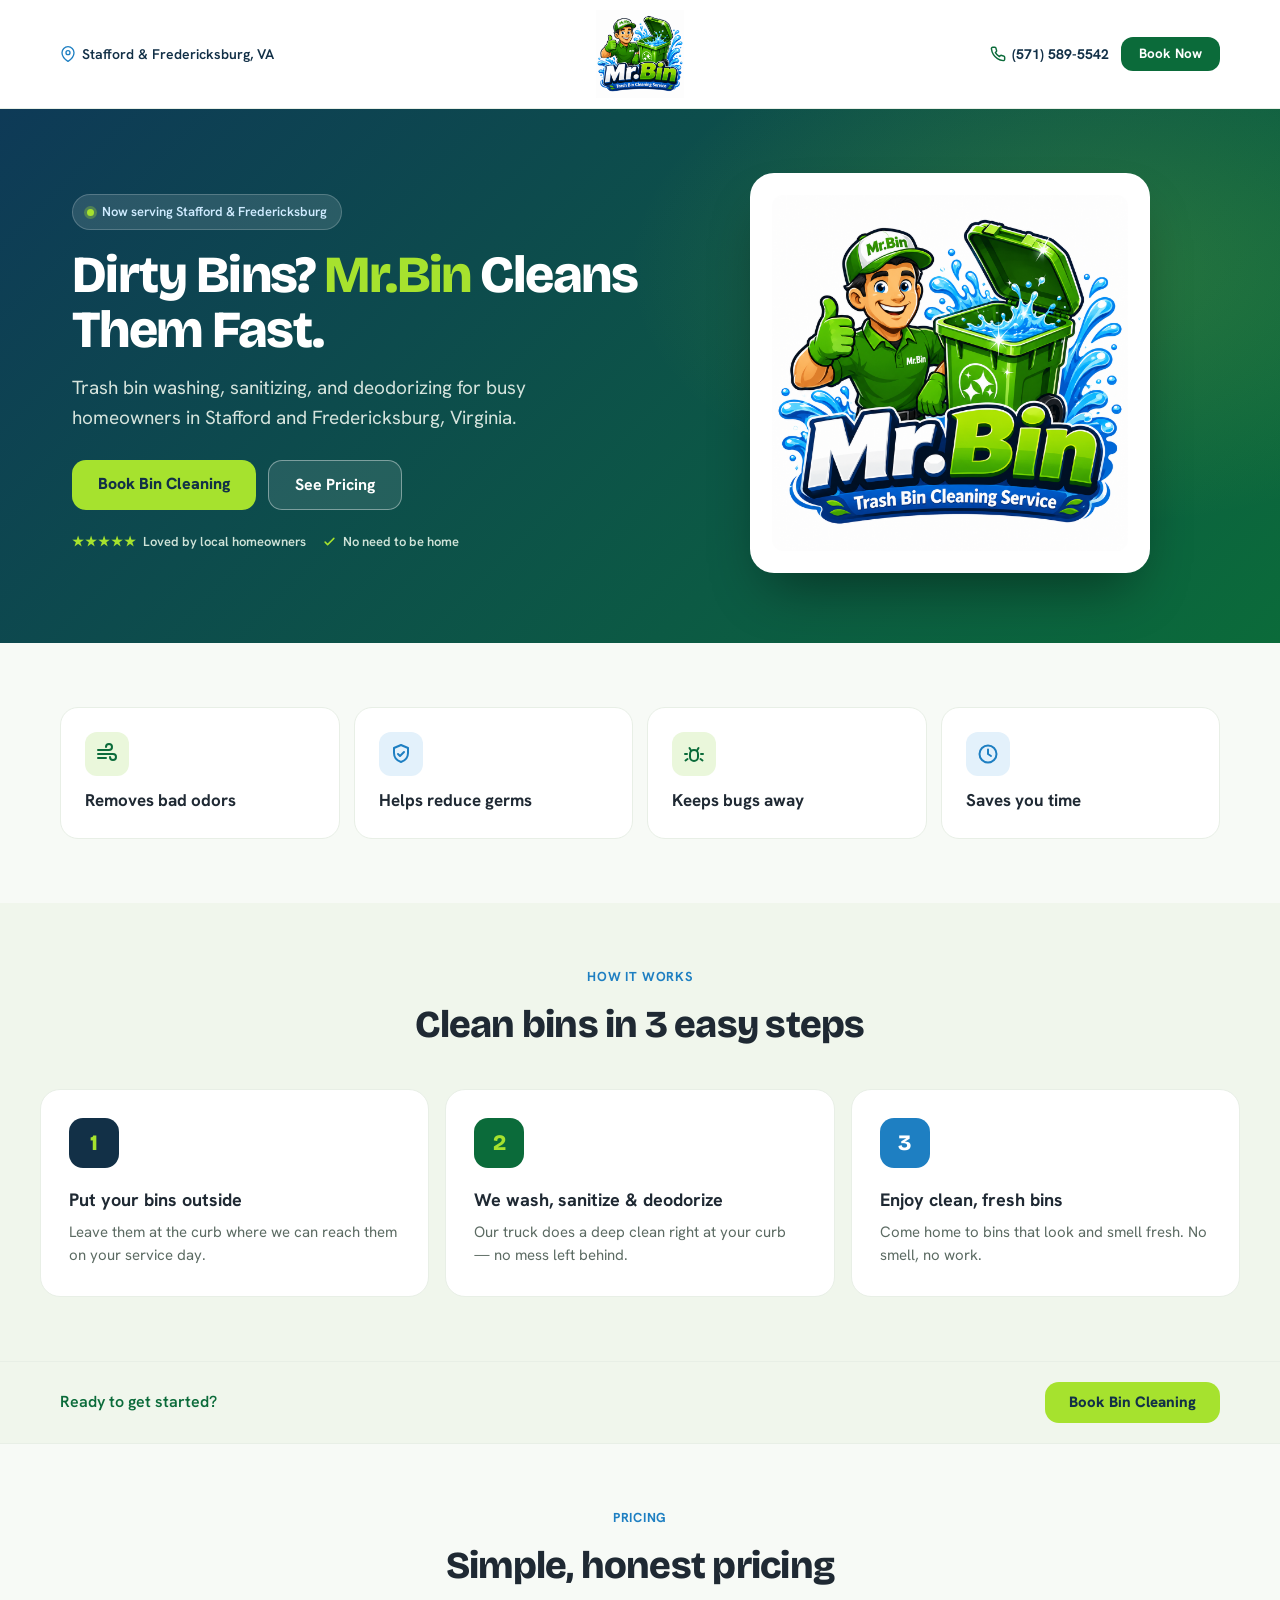
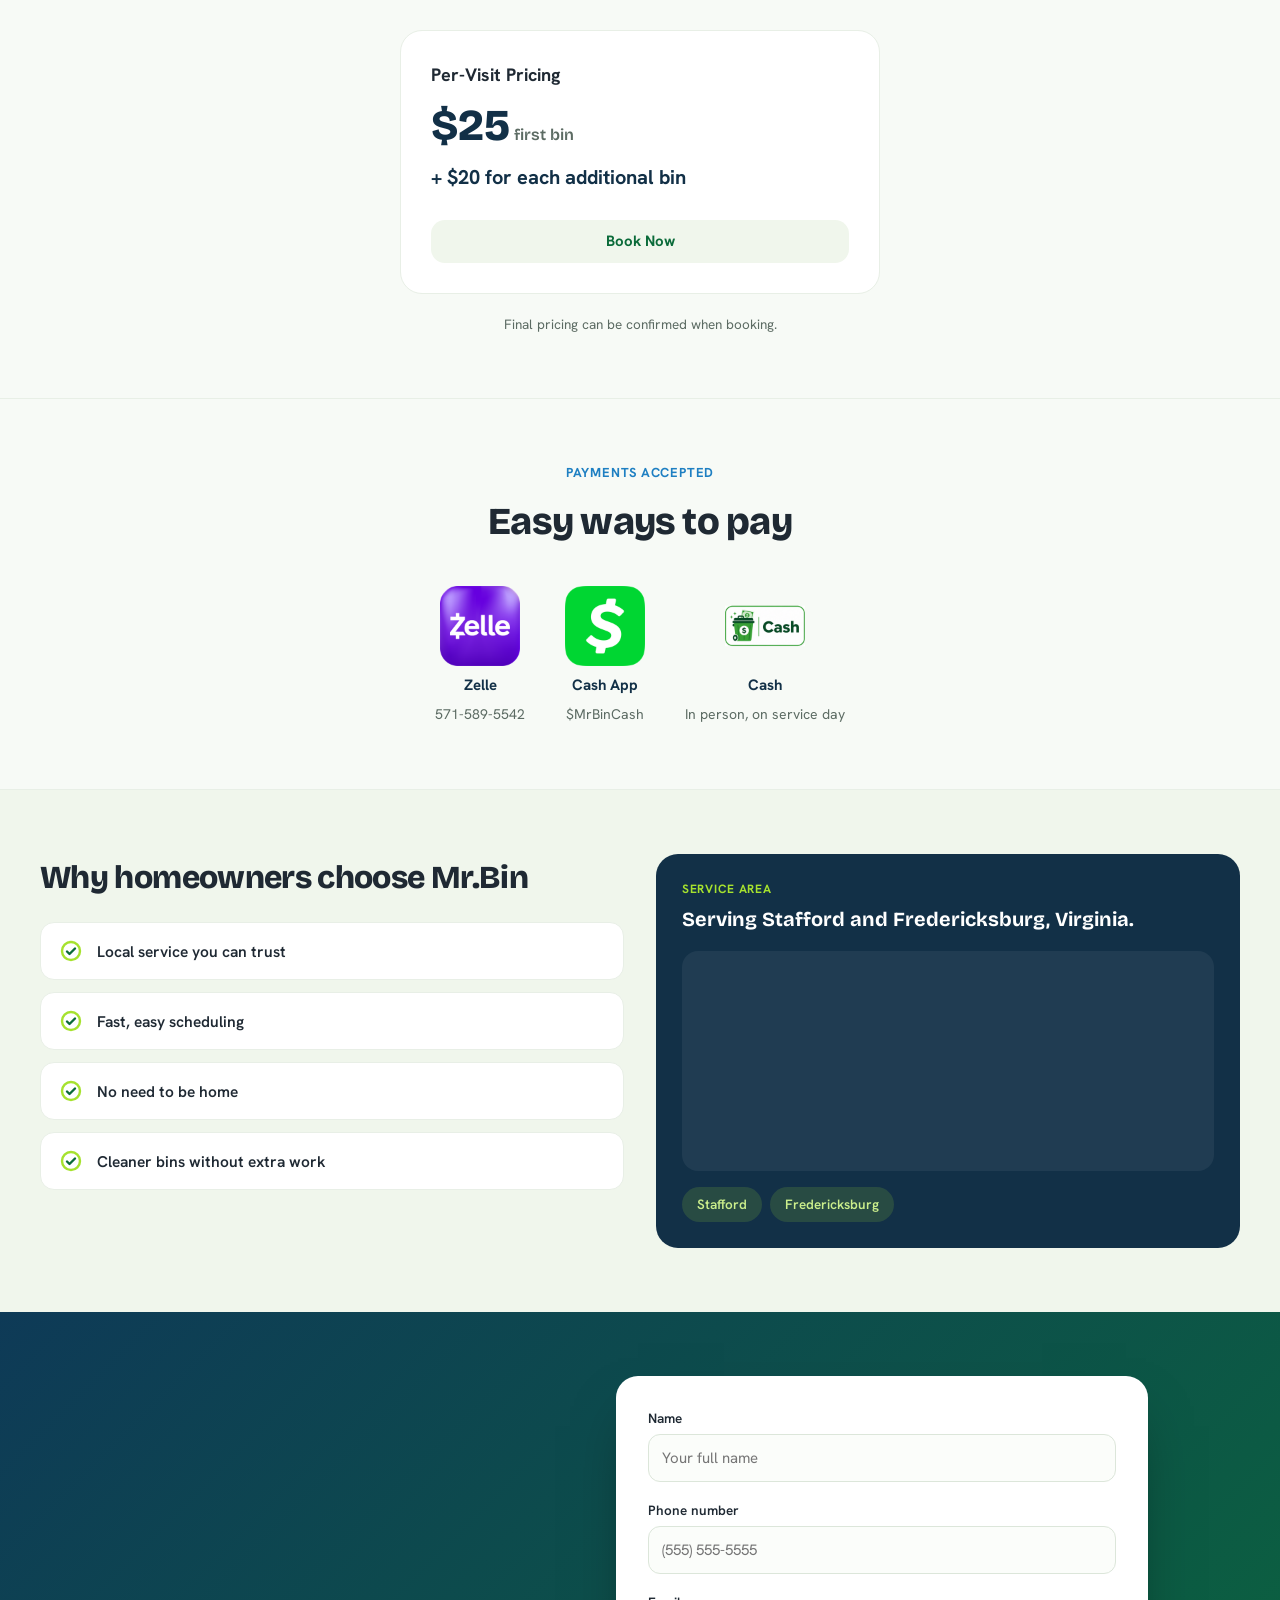
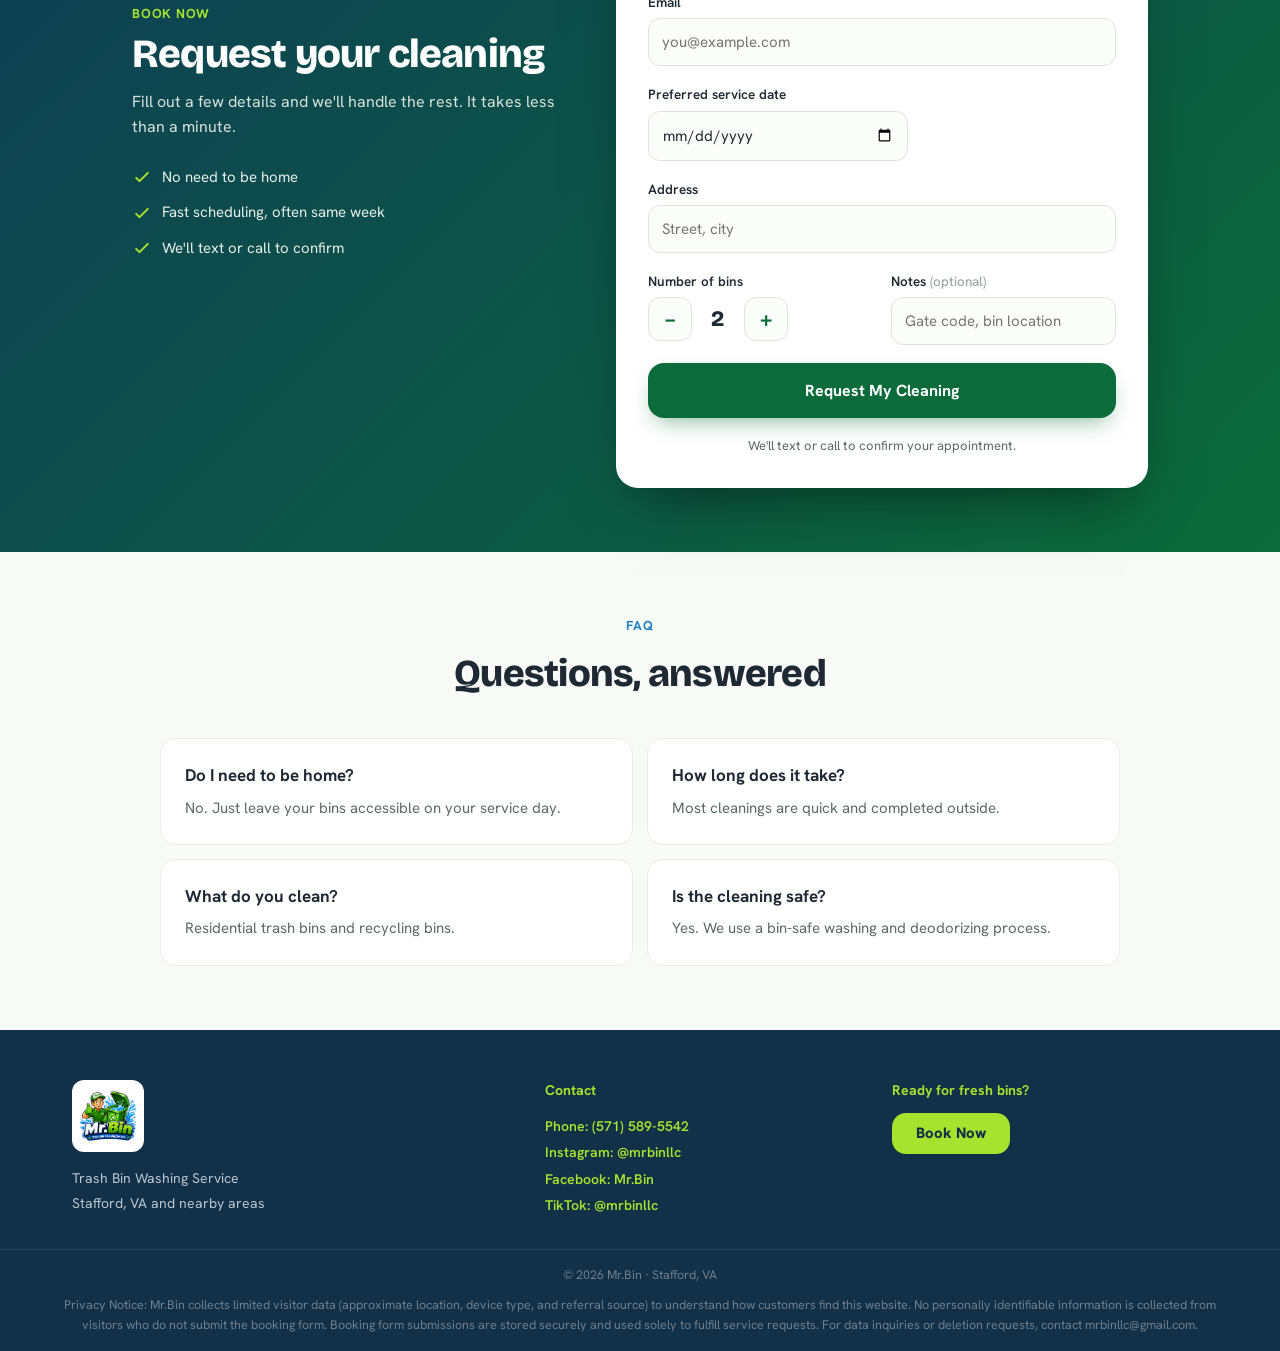
==== index.html @ 05b0f3e2 "Initial commit: Mr.Bin bin cleaning website (Cloudflare Pages + Workers + D1)" ====
<!DOCTYPE html>
<html lang="en">
<head>
  <meta charset="UTF-8">
  <meta name="viewport" content="width=device-width, initial-scale=1.0">
  <title>Mr.Bin — Trash Bin Washing Service | Stafford &amp; Fredericksburg, VA</title>
  <meta name="description" content="Professional trash bin washing, sanitizing, and deodorizing for busy homeowners in Stafford and Fredericksburg, Virginia. Book online today.">

  <script type="application/ld+json">
  {
    "@context": "https://schema.org",
    "@type": "LocalBusiness",
    "name": "Mr.Bin",
    "description": "Residential trash bin washing, sanitizing, and deodorizing services",
    "url": "https://MrBinusa.com",
    "telephone": "(571) 589-5542",
    "address": {
      "@type": "PostalAddress",
      "addressLocality": "Stafford",
      "addressRegion": "VA",
      "postalCode": "22554",
      "addressCountry": "US"
    },
    "areaServed": [
      { "@type": "City", "name": "Stafford", "addressRegion": "VA" },
      { "@type": "City", "name": "Fredericksburg", "addressRegion": "VA" }
    ],
    "serviceType": "Trash Bin Washing",
    "sameAs": [
      "https://www.instagram.com/mrbinllc/",
      "https://www.facebook.com/profile.php?id=61591574605342",
      "https://www.tiktok.com/@mrbinllc"
    ]
  }
  </script>

<link rel="preconnect" href="https://fonts.googleapis.com">
  <link rel="preconnect" href="https://fonts.gstatic.com" crossorigin>
  <link href="https://fonts.googleapis.com/css2?family=Bricolage+Grotesque:opsz,wght@12..96,500;12..96,600;12..96,700;12..96,800&family=Hanken+Grotesk:wght@400;500;600;700&display=swap" rel="stylesheet">
  <link rel="stylesheet" href="style.css">
  <link rel="icon" type="image/x-icon" href="/favicon.ico">
  <link rel="icon" type="image/png" sizes="192x192" href="/favicon-192.png">
  <link rel="apple-touch-icon" sizes="180x180" href="/apple-touch-icon.png">
</head>
<body>

  <!-- HEADER -->
  <header class="header" role="banner">
    <div class="header-inner">
      <div class="header-location">
        <svg viewBox="0 0 24 24" width="16" height="16" fill="none" stroke="#1E7FC2" stroke-width="2" stroke-linecap="round" stroke-linejoin="round" aria-hidden="true"><path d="M21 10c0 7-9 13-9 13s-9-6-9-13a9 9 0 0 1 18 0z"/><circle cx="12" cy="10" r="3"/></svg>
        Stafford &amp; Fredericksburg, VA
      </div>
      <a href="#top" class="header-logo-link" aria-label="Mr.Bin home">
        <img src="mrbin-logo.png" alt="Mr.Bin" class="header-logo">
      </a>
      <div class="header-actions">
        <a href="tel:+15715895542" class="header-phone" aria-label="Call us">
          <svg viewBox="0 0 24 24" width="16" height="16" fill="none" stroke="#0B6B3A" stroke-width="2.2" stroke-linecap="round" stroke-linejoin="round" aria-hidden="true"><path d="M22 16.92v3a2 2 0 0 1-2.18 2 19.79 19.79 0 0 1-8.63-3.07 19.5 19.5 0 0 1-6-6 19.79 19.79 0 0 1-3.07-8.67A2 2 0 0 1 4.11 2h3a2 2 0 0 1 2 1.72c.13.96.36 1.9.7 2.81a2 2 0 0 1-.45 2.11L8.09 9.91a16 16 0 0 0 6 6l1.27-1.27a2 2 0 0 1 2.11-.45c.91.34 1.85.57 2.81.7A2 2 0 0 1 22 16.92z"/></svg>
          <span class="header-phone-text">(571) 589-5542</span>
        </a>
        <a href="#book" class="btn btn-green btn-sm">Book Now</a>
      </div>
    </div>
  </header>

  <!-- HERO -->
  <section id="top" class="hero" aria-label="Hero">
    <div class="hero-glow" aria-hidden="true"></div>
    <div class="hero-inner">
      <div class="hero-text">
        <div class="eyebrow-badge">
          <span class="badge-dot" aria-hidden="true"></span>
          Now serving Stafford &amp; Fredericksburg
        </div>
        <h1 class="hero-headline">Dirty Bins? <span class="text-lime">Mr.Bin</span> Cleans Them Fast.</h1>
        <p class="hero-sub">Trash bin washing, sanitizing, and deodorizing for busy homeowners in Stafford and Fredericksburg, Virginia.</p>
        <div class="hero-btns">
          <a href="#book" class="btn btn-lime btn-lg">Book Bin Cleaning</a>
          <a href="#pricing" class="btn btn-ghost btn-lg">See Pricing</a>
        </div>
        <div class="hero-trust">
          <span><span class="stars" aria-label="5 stars">★★★★★</span> Loved by local homeowners</span>
          <span>
            <svg viewBox="0 0 24 24" width="15" height="15" fill="none" stroke="#A6E22E" stroke-width="2.4" stroke-linecap="round" stroke-linejoin="round" aria-hidden="true"><path d="M5 13l4 4L19 7"/></svg>
            No need to be home
          </span>
        </div>
      </div>
      <div class="hero-visual">
        <div class="hero-card">
          <img src="mrbin-logo.png" alt="Mr.Bin mascot with sparkling clean bin" class="hero-img">
        </div>
      </div>
    </div>
  </section>

  <!-- BENEFIT BAR -->
  <section class="section-pad" aria-label="Key benefits">
    <div class="container">
      <div class="benefit-grid">
        <div class="benefit-card">
          <div class="benefit-icon icon-green">
            <svg viewBox="0 0 24 24" width="24" height="24" fill="none" stroke="#0B6B3A" stroke-width="2" stroke-linecap="round" aria-hidden="true"><path d="M3 8h11a3 3 0 1 0-3-3"/><path d="M3 12h15a3 3 0 1 1-3 3"/><path d="M3 16h8"/></svg>
          </div>
          <span class="benefit-label">Removes bad odors</span>
        </div>
        <div class="benefit-card">
          <div class="benefit-icon icon-blue">
            <svg viewBox="0 0 24 24" width="24" height="24" fill="none" stroke="#1E7FC2" stroke-width="2" stroke-linecap="round" stroke-linejoin="round" aria-hidden="true"><path d="M12 3l7 3v5c0 4.4-3 7.6-7 9-4-1.4-7-4.6-7-9V6z"/><path d="M9 12l2 2 4-4"/></svg>
          </div>
          <span class="benefit-label">Helps reduce germs</span>
        </div>
        <div class="benefit-card">
          <div class="benefit-icon icon-green">
            <svg viewBox="0 0 24 24" width="24" height="24" fill="none" stroke="#0B6B3A" stroke-width="2" stroke-linecap="round" stroke-linejoin="round" aria-hidden="true"><path d="M12 8a4 4 0 0 1 4 4v3a4 4 0 0 1-8 0v-3a4 4 0 0 1 4-4z"/><path d="M9 8.5L7.5 6M15 8.5L16.5 6M5 12H3M21 12h-2M5.5 17l-2 1.5M18.5 17l2 1.5"/></svg>
          </div>
          <span class="benefit-label">Keeps bugs away</span>
        </div>
        <div class="benefit-card">
          <div class="benefit-icon icon-blue">
            <svg viewBox="0 0 24 24" width="24" height="24" fill="none" stroke="#1E7FC2" stroke-width="2" stroke-linecap="round" stroke-linejoin="round" aria-hidden="true"><circle cx="12" cy="12" r="8.5"/><path d="M12 7.5V12l3 2"/></svg>
          </div>
          <span class="benefit-label">Saves you time</span>
        </div>
      </div>
    </div>
  </section>

  <!-- HOW IT WORKS -->
  <section class="section-alt">
    <div class="container section-pad">
      <div class="section-hd">
        <div class="section-label">How it works</div>
        <h2 class="section-title">Clean bins in 3 easy steps</h2>
      </div>
      <div class="steps-grid">
        <div class="step-card">
          <div class="step-num step-navy">1</div>
          <div class="step-title">Put your bins outside</div>
          <p class="step-desc">Leave them at the curb where we can reach them on your service day.</p>
        </div>
        <div class="step-card">
          <div class="step-num step-green">2</div>
          <div class="step-title">We wash, sanitize &amp; deodorize</div>
          <p class="step-desc">Our truck does a deep clean right at your curb — no mess left behind.</p>
        </div>
        <div class="step-card">
          <div class="step-num step-blue">3</div>
          <div class="step-title">Enjoy clean, fresh bins</div>
          <p class="step-desc">Come home to bins that look and smell fresh. No smell, no work.</p>
        </div>
      </div>
    </div>
  </section>

  <!-- CTA REPEAT STRIP -->
  <div class="cta-strip" role="complementary" aria-label="Booking call to action">
    <div class="container cta-strip-inner">
      <span>Ready to get started?</span>
      <a href="#book" class="btn btn-lime btn-md">Book Bin Cleaning</a>
    </div>
  </div>

  <!-- PRICING -->
  <section id="pricing" class="section-pad" aria-labelledby="pricing-title">
    <div class="container">
      <div class="section-hd">
        <div class="section-label">Pricing</div>
        <h2 class="section-title" id="pricing-title">Simple, honest pricing</h2>
      </div>
      <div class="pricing-grid">
        <div class="pricing-card">
          <div class="pricing-name">Per-Visit Pricing</div>
          <div class="pricing-price">$25<span class="pricing-unit"> first bin</span></div>
          <div class="pricing-additional">+ $20 for each additional bin</div>
          <a href="#book" class="btn btn-price-light">Book Now</a>
        </div>
      </div>
      <p class="pricing-note">Final pricing can be confirmed when booking.</p>
    </div>
  </section>

  <!-- PAYMENTS ACCEPTED -->
  <section class="section-pad pay-band" aria-labelledby="pay-title">
    <div class="container">
      <div class="section-hd">
        <div class="section-label">Payments Accepted</div>
        <h2 class="section-title" id="pay-title">Easy ways to pay</h2>
      </div>
      <div class="pay-methods">
        <div class="pay-item">
          <img src="logo/pay-zelle.png" alt="Pay with Zelle" class="pay-logo">
          <span class="pay-name">Zelle</span>
          <span class="pay-detail">571-589-5542</span>
        </div>
        <div class="pay-item">
          <img src="logo/pay-cashapp.png" alt="Pay with Cash App" class="pay-logo">
          <span class="pay-name">Cash App</span>
          <span class="pay-detail">$MrBinCash</span>
        </div>
        <div class="pay-item">
          <img src="logo/pay-cash.png" alt="Pay with cash" class="pay-logo">
          <span class="pay-name">Cash</span>
          <span class="pay-detail">In person, on service day</span>
        </div>
      </div>
    </div>
  </section>

  <!-- WHY CHOOSE + SERVICE AREA -->
  <section class="section-alt" aria-label="Why choose Mr.Bin and service area">
    <div class="container section-pad why-area-grid">
      <div class="why-col">
        <h2 class="why-title">Why homeowners choose Mr.Bin</h2>
        <div class="why-list">
          <div class="why-item">
            <svg viewBox="0 0 24 24" width="24" height="24" fill="none" stroke="#0B6B3A" stroke-width="2.4" stroke-linecap="round" stroke-linejoin="round" aria-hidden="true"><circle cx="12" cy="12" r="9" stroke="#A6E22E"/><path d="M8 12.5l2.5 2.5L16 9.5"/></svg>
            <span>Local service you can trust</span>
          </div>
          <div class="why-item">
            <svg viewBox="0 0 24 24" width="24" height="24" fill="none" stroke="#0B6B3A" stroke-width="2.4" stroke-linecap="round" stroke-linejoin="round" aria-hidden="true"><circle cx="12" cy="12" r="9" stroke="#A6E22E"/><path d="M8 12.5l2.5 2.5L16 9.5"/></svg>
            <span>Fast, easy scheduling</span>
          </div>
          <div class="why-item">
            <svg viewBox="0 0 24 24" width="24" height="24" fill="none" stroke="#0B6B3A" stroke-width="2.4" stroke-linecap="round" stroke-linejoin="round" aria-hidden="true"><circle cx="12" cy="12" r="9" stroke="#A6E22E"/><path d="M8 12.5l2.5 2.5L16 9.5"/></svg>
            <span>No need to be home</span>
          </div>
          <div class="why-item">
            <svg viewBox="0 0 24 24" width="24" height="24" fill="none" stroke="#0B6B3A" stroke-width="2.4" stroke-linecap="round" stroke-linejoin="round" aria-hidden="true"><circle cx="12" cy="12" r="9" stroke="#A6E22E"/><path d="M8 12.5l2.5 2.5L16 9.5"/></svg>
            <span>Cleaner bins without extra work</span>
          </div>
        </div>
      </div>
      <div class="service-area-card">
        <div class="sa-label">Service area</div>
        <div class="sa-title">Serving Stafford and Fredericksburg, Virginia.</div>
        <div id="serviceMap" class="service-map-container" role="region" aria-label="Service area map — Stafford and Fredericksburg, Virginia"></div>
        <div class="area-badges">
          <span class="area-badge">Stafford</span>
          <span class="area-badge">Fredericksburg</span>
        </div>
      </div>
    </div>
  </section>

  <!-- BOOKING FORM -->
  <section id="book" class="booking-section" aria-labelledby="booking-title">
    <div class="booking-inner">
      <div class="booking-pitch">
        <div class="booking-eyebrow">Book now</div>
        <h2 class="booking-title" id="booking-title">Request your cleaning</h2>
        <p class="booking-sub">Fill out a few details and we'll handle the rest. It takes less than a minute.</p>
        <div class="booking-checks">
          <div class="booking-check">
            <svg viewBox="0 0 24 24" width="20" height="20" fill="none" stroke="#A6E22E" stroke-width="2.4" stroke-linecap="round" stroke-linejoin="round" aria-hidden="true"><path d="M5 13l4 4L19 7"/></svg>
            No need to be home
          </div>
          <div class="booking-check">
            <svg viewBox="0 0 24 24" width="20" height="20" fill="none" stroke="#A6E22E" stroke-width="2.4" stroke-linecap="round" stroke-linejoin="round" aria-hidden="true"><path d="M5 13l4 4L19 7"/></svg>
            Fast scheduling, often same week
          </div>
          <div class="booking-check">
            <svg viewBox="0 0 24 24" width="20" height="20" fill="none" stroke="#A6E22E" stroke-width="2.4" stroke-linecap="round" stroke-linejoin="round" aria-hidden="true"><path d="M5 13l4 4L19 7"/></svg>
            We'll text or call to confirm
          </div>
        </div>
      </div>

      <div class="booking-form-wrap">
        <form id="bookingForm" class="booking-form" novalidate aria-label="Book a bin cleaning">
<label class="field field-full">
            <span class="field-label">Name</span>
            <input type="text" name="name" required placeholder="Your full name" class="field-input" autocomplete="name">
          </label>
          <label class="field field-full">
            <span class="field-label">Phone number</span>
            <input type="tel" name="phone" required placeholder="(555) 555-5555" class="field-input" autocomplete="tel">
          </label>
          <label class="field field-full">
            <span class="field-label">Email</span>
            <input type="email" name="email" required placeholder="you@example.com" class="field-input" autocomplete="email">
          </label>
          <label class="field field-full">
            <span class="field-label">Preferred service date</span>
            <input type="date" name="date" class="field-input" style="max-width:260px;">
          </label>
          <label class="field field-full">
            <span class="field-label">Address</span>
            <input type="text" name="address" required placeholder="Street, city" class="field-input" autocomplete="street-address">
          </label>
          <div class="field">
            <span class="field-label" id="bins-label">Number of bins</span>
            <div class="bin-counter" role="group" aria-labelledby="bins-label">
              <button type="button" id="decBins" class="bin-btn" aria-label="Remove a bin">−</button>
              <span id="binCount" class="bin-count" aria-live="polite" aria-atomic="true">2</span>
              <button type="button" id="incBins" class="bin-btn" aria-label="Add a bin">+</button>
            </div>
            <input type="hidden" name="bins" id="binsInput" value="2">
          </div>
          <label class="field">
            <span class="field-label">Notes <span class="field-opt">(optional)</span></span>
            <input type="text" name="notes" placeholder="Gate code, bin location" class="field-input">
          </label>
<button type="submit" class="btn-submit">Request My Cleaning</button>
          <p class="form-note">We'll text or call to confirm your appointment.</p>
        </form>

        <div id="bookingSuccess" class="booking-success" hidden aria-live="polite">
          <div class="success-icon" aria-hidden="true">
            <svg viewBox="0 0 24 24" width="36" height="36" fill="none" stroke="#0B6B3A" stroke-width="2.6" stroke-linecap="round" stroke-linejoin="round"><path d="M5 13l4 4L19 7"/></svg>
          </div>
          <div class="success-title" id="successTitle">Thanks — you're all set!</div>
          <p class="success-sub">Your request is in. We'll text or call to confirm your appointment.</p>
        </div>
      </div>
    </div>
  </section>

  <!-- FAQ -->
  <section class="section-pad" aria-labelledby="faq-title">
    <div class="container faq-container">
      <div class="section-hd">
        <div class="section-label">FAQ</div>
        <h2 class="section-title" id="faq-title">Questions, answered</h2>
      </div>
      <div class="faq-grid">
        <div class="faq-card">
          <div class="faq-q">Do I need to be home?</div>
          <p class="faq-a">No. Just leave your bins accessible on your service day.</p>
        </div>
        <div class="faq-card">
          <div class="faq-q">How long does it take?</div>
          <p class="faq-a">Most cleanings are quick and completed outside.</p>
        </div>
        <div class="faq-card">
          <div class="faq-q">What do you clean?</div>
          <p class="faq-a">Residential trash bins and recycling bins.</p>
        </div>
        <div class="faq-card">
          <div class="faq-q">Is the cleaning safe?</div>
          <p class="faq-a">Yes. We use a bin-safe washing and deodorizing process.</p>
        </div>
      </div>
    </div>
  </section>

  <!-- FOOTER -->
  <footer class="footer" role="contentinfo">
    <div class="container footer-inner">
      <div class="footer-brand">
        <img src="mrbin-logo.png" alt="Mr.Bin" class="footer-logo">
        <div class="footer-tagline">Trash Bin Washing Service<br>Stafford, VA and nearby areas</div>
      </div>
      <div class="footer-contact">
        <div class="footer-col-title">Contact</div>
        <div class="footer-contact-info">
          <a href="tel:+15715895542" class="footer-social-link">Phone: (571) 589-5542</a><br>
          <a href="https://www.instagram.com/mrbinllc/" target="_blank" rel="noopener" class="footer-social-link">Instagram: @mrbinllc</a><br>
          <a href="https://www.facebook.com/profile.php?id=61591574605342" target="_blank" rel="noopener" class="footer-social-link">Facebook: Mr.Bin</a><br>
          <a href="https://www.tiktok.com/@mrbinllc" target="_blank" rel="noopener" class="footer-social-link">TikTok: @mrbinllc</a>
        </div>
      </div>
      <div class="footer-cta-col">
        <div class="footer-col-title">Ready for fresh bins?</div>
        <a href="#book" class="btn btn-lime btn-md">Book Now</a>
      </div>
    </div>
    <div class="footer-bar">
      <div class="container footer-bar-inner">
        &copy; 2026 Mr.Bin &middot; Stafford, VA
        <p style="margin:10px 0 0;line-height:1.6;">Privacy Notice: Mr.Bin collects limited visitor data (approximate location, device type, and referral source) to understand how customers find this website. No personally identifiable information is collected from visitors who do not submit the booking form. Booking form submissions are stored securely and used solely to fulfill service requests. For data inquiries or deletion requests, contact mrbinllc@gmail.com.</p>
      </div>
    </div>
  </footer>

  <script src="main.js"></script>
</body>
</html>
---- style.css ----
/* ==============================
   TOKENS
   ============================== */
:root {
  --green:      #0B6B3A;
  --lime:       #A6E22E;
  --navy:       #123047;
  --blue:       #1E7FC2;
  --bg:         #F7FAF6;
  --text:       #1F2933;
  --navy-dark:  #0E3A57;
  --muted:      #5C6B63;
  --lime-light: #EAF7DB;
  --blue-light: #E3F1FB;
  --green-light:#F0F6EC;
  --border:     #E8EFE6;
  --border-in:  #DCE6DA;
  --input-bg:   #FBFDFA;
  --steel:      #B9C6D2;
  --lime-pale:  #CBEE8C;
  --slate:      #6E7E8C;
}

/* ==============================
   BASE RESET
   ============================== */
*, *::before, *::after {
  box-sizing: border-box;
  -webkit-tap-highlight-color: transparent;
}
html { scroll-behavior: smooth; }
body {
  margin: 0;
  font-family: 'Hanken Grotesk', sans-serif;
  color: var(--text);
  background: var(--bg);
  font-size: 16px;
  line-height: 1.5;
}
img { display: block; max-width: 100%; }
a { text-decoration: none; color: inherit; }
p { margin: 0; }
h1, h2 { margin: 0; }
input, textarea, button, select { font-family: inherit; }
input:focus, textarea:focus {
  outline: none;
  border-color: var(--blue) !important;
  box-shadow: 0 0 0 3px rgba(30,127,194,.15) !important;
}

/* ==============================
   LAYOUT
   ============================== */
.container {
  width: 100%;
  max-width: 1200px;
  margin: 0 auto;
  padding: 0 20px;
}
.section-pad  { padding: 48px 0; }
.section-alt  { background: var(--green-light); }
.faq-container { max-width: 1000px; }

/* ==============================
   TYPOGRAPHY HELPERS
   ============================== */
.section-label {
  font-weight: 700;
  font-size: 13px;
  color: var(--blue);
  letter-spacing: .06em;
  text-transform: uppercase;
  margin-bottom: 10px;
}
.section-title {
  font-family: 'Bricolage Grotesque', sans-serif;
  font-weight: 800;
  font-size: 30px;
  letter-spacing: -.02em;
  color: var(--text);
}
.section-hd {
  text-align: center;
  margin-bottom: 36px;
}
.text-lime { color: var(--lime); }

/* ==============================
   BUTTONS
   ============================== */
.btn {
  display: inline-block;
  font-weight: 700;
  border-radius: 14px;
  cursor: pointer;
  border: none;
  text-align: center;
  transition: opacity .15s ease, transform .1s ease;
  line-height: 1;
}
.btn:hover  { opacity: .88; }
.btn:active { transform: scale(.97); }

.btn-green  { background: var(--green); color: #fff; }
.btn-lime   { background: var(--lime); color: var(--navy); font-weight: 800; }
.btn-ghost  {
  background: rgba(255,255,255,.1);
  border: 1.5px solid rgba(255,255,255,.4);
  color: #fff;
}

.btn-sm  { font-size: 13.5px; padding: 10px 18px; border-radius: 12px; }
.btn-md  { font-size: 15px;   padding: 13px 24px; }
.btn-lg  { font-size: 16px;   padding: 16px 26px; }

.btn-price {
  display: block;
  text-align: center;
  font-size: 15px;
  padding: 14px;
  border-radius: 14px;
  margin-top: 24px;
  font-weight: 800;
}
.btn-price-light {
  display: block;
  text-align: center;
  background: var(--green-light);
  color: var(--green);
  font-weight: 700;
  font-size: 15px;
  padding: 14px;
  border-radius: 14px;
  margin-top: 24px;
}
.btn-price-light:hover { background: #dcefd6; }

/* ==============================
   HEADER
   ============================== */
.header {
  background: #fff;
  border-bottom: 1px solid var(--border);
  position: sticky;
  top: 0;
  z-index: 50;
}
.header-inner {
  max-width: 1200px;
  margin: 0 auto;
  padding: 10px 20px;
  display: grid;
  grid-template-columns: 1fr auto 1fr;
  align-items: center;
  gap: 12px;
}
.header-location {
  display: flex;
  align-items: center;
  gap: 6px;
  color: var(--navy);
  font-size: 12px;
  font-weight: 600;
}
.header-logo-link { display: flex; justify-content: center; }
.header-logo      { height: 52px; width: auto; }
.header-actions   {
  display: flex;
  align-items: center;
  justify-content: flex-end;
  gap: 12px;
}
.header-phone {
  display: flex;
  align-items: center;
  gap: 6px;
  color: var(--navy);
  font-weight: 700;
  font-size: 14px;
}
.header-phone-text { display: none; }

/* ==============================
   HERO
   ============================== */
.hero {
  background: linear-gradient(135deg, var(--navy-dark) 0%, var(--green) 100%);
  color: #fff;
  position: relative;
  overflow: hidden;
  scroll-margin-top: 72px;
}
.hero-glow {
  position: absolute;
  inset: 0;
  background: radial-gradient(60% 80% at 85% 30%, rgba(166,226,46,.18) 0%, transparent 60%);
  pointer-events: none;
}
.hero-inner {
  max-width: 1200px;
  margin: 0 auto;
  padding: 44px 20px 52px;
  position: relative;
  display: flex;
  flex-direction: column;
  gap: 36px;
}

.eyebrow-badge {
  display: inline-flex;
  align-items: center;
  gap: 8px;
  background: rgba(255,255,255,.12);
  border: 1px solid rgba(255,255,255,.2);
  padding: 7px 14px;
  border-radius: 999px;
  font-size: 13px;
  font-weight: 600;
  color: #CFEBFF;
  margin-bottom: 18px;
}
.badge-dot {
  width: 7px;
  height: 7px;
  border-radius: 50%;
  background: var(--lime);
  box-shadow: 0 0 0 3px rgba(166,226,46,.3);
  flex-shrink: 0;
}
.hero-headline {
  font-family: 'Bricolage Grotesque', sans-serif;
  font-weight: 800;
  font-size: 38px;
  line-height: 1.05;
  letter-spacing: -.03em;
  margin-bottom: 16px;
}
.hero-sub {
  font-size: 17px;
  line-height: 1.55;
  color: #D6E4DD;
  margin-bottom: 28px;
  max-width: 46ch;
}
.hero-btns {
  display: flex;
  gap: 12px;
  flex-wrap: wrap;
}
.hero-trust {
  display: flex;
  flex-wrap: wrap;
  gap: 16px;
  margin-top: 22px;
  color: #CFE3D8;
  font-size: 13px;
  font-weight: 600;
}
.hero-trust span { display: flex; align-items: center; gap: 6px; }
.stars { color: var(--lime); letter-spacing: 1px; }

.hero-visual { display: flex; justify-content: center; }
.hero-card {
  background: #fff;
  border-radius: 24px;
  padding: 18px;
  box-shadow: 0 28px 56px -18px rgba(0,0,0,.45);
  width: 100%;
  max-width: 340px;
}
.hero-img { width: 100%; border-radius: 12px; }

/* ==============================
   BENEFIT BAR
   ============================== */
.benefit-grid {
  display: grid;
  grid-template-columns: 1fr 1fr;
  gap: 14px;
}
.benefit-card {
  background: #fff;
  border: 1px solid var(--border);
  border-radius: 18px;
  padding: 20px;
  display: flex;
  flex-direction: column;
  gap: 12px;
}
.benefit-icon {
  width: 44px;
  height: 44px;
  border-radius: 12px;
  display: flex;
  align-items: center;
  justify-content: center;
  flex-shrink: 0;
}
.icon-green { background: var(--lime-light); }
.icon-blue  { background: var(--blue-light); }
.benefit-label { font-weight: 700; font-size: 15px; }

/* ==============================
   HOW IT WORKS
   ============================== */
.steps-grid {
  display: grid;
  gap: 16px;
}
.step-card {
  background: #fff;
  border: 1px solid var(--border);
  border-radius: 20px;
  padding: 28px;
}
.step-num {
  width: 50px;
  height: 50px;
  border-radius: 14px;
  font-family: 'Bricolage Grotesque', sans-serif;
  font-weight: 800;
  font-size: 22px;
  display: flex;
  align-items: center;
  justify-content: center;
  margin-bottom: 18px;
}
.step-navy  { background: var(--navy);  color: var(--lime); }
.step-green { background: var(--green); color: var(--lime); }
.step-blue  { background: var(--blue);  color: #fff; }
.step-title { font-weight: 700; font-size: 18px; margin-bottom: 8px; }
.step-desc  { font-size: 15px; color: var(--muted); line-height: 1.55; }

/* ==============================
   CTA STRIP
   ============================== */
.cta-strip {
  background: var(--green-light);
  border-top: 1px solid var(--border);
  border-bottom: 1px solid var(--border);
  padding: 20px 0;
}
.cta-strip-inner {
  display: flex;
  align-items: center;
  justify-content: space-between;
  gap: 16px;
  flex-wrap: wrap;
}
.cta-strip-inner > span {
  font-weight: 600;
  font-size: 16px;
  color: var(--green);
}

/* ==============================
   PRICING
   ============================== */
.pricing-grid {
  display: block;
}
.pricing-card {
  background: #fff;
  border: 1px solid var(--border);
  border-radius: 22px;
  padding: 30px;
  position: relative;
  width: 100%;
  max-width: 480px;
  margin: 0 auto;
}
.pricing-name  { font-weight: 700; font-size: 18px; margin-bottom: 16px; }
.pricing-price {
  font-family: 'Bricolage Grotesque', sans-serif;
  font-weight: 800;
  font-size: 44px;
  color: var(--navy);
  line-height: 1;
  margin-bottom: 4px;
}
.pricing-unit       { font-size: 16px; font-weight: 600; color: var(--muted); }
.pricing-additional {
  font-size: 20px;
  font-weight: 700;
  color: var(--navy);
  margin-top: 14px;
  margin-bottom: 28px;
}
.pricing-note {
  text-align: center;
  font-size: 13.5px;
  color: var(--muted);
  margin-top: 20px;
}

/* ==============================
   PAYMENTS ACCEPTED
   ============================== */
.pay-band {
  background: var(--bg);
  border-top: 1px solid var(--border);
  border-bottom: 1px solid var(--border);
}
.pay-methods {
  display: flex;
  flex-wrap: wrap;
  justify-content: center;
  gap: 40px;
  margin-top: 32px;
}
.pay-item {
  display: flex;
  flex-direction: column;
  align-items: center;
  gap: 8px;
}
.pay-logo {
  width: 80px;
  height: 80px;
  object-fit: contain;
}
.pay-name {
  font-weight: 700;
  font-size: 15px;
  color: var(--navy);
}
.pay-detail {
  font-size: 14px;
  color: var(--muted);
  user-select: all;
}

/* ==============================
   WHY CHOOSE + SERVICE AREA
   ============================== */
.why-area-grid { display: grid; gap: 32px; }
.why-title {
  font-family: 'Bricolage Grotesque', sans-serif;
  font-weight: 800;
  font-size: 26px;
  letter-spacing: -.02em;
  margin-bottom: 20px;
}
.why-list { display: flex; flex-direction: column; gap: 12px; }
.why-item {
  display: flex;
  align-items: center;
  gap: 14px;
  background: #fff;
  border: 1px solid var(--border);
  border-radius: 14px;
  padding: 16px 18px;
  font-weight: 600;
  font-size: 15.5px;
}
.why-item svg { flex-shrink: 0; }

.service-area-card {
  background: var(--navy);
  border-radius: 22px;
  padding: 26px;
  color: #fff;
  display: flex;
  flex-direction: column;
}
.sa-label {
  font-weight: 700;
  font-size: 12px;
  color: var(--lime);
  letter-spacing: .06em;
  text-transform: uppercase;
  margin-bottom: 8px;
}
.sa-title {
  font-family: 'Bricolage Grotesque', sans-serif;
  font-weight: 700;
  font-size: 20px;
  line-height: 1.35;
  margin-bottom: 18px;
}
.service-map-container {
  flex: 1;
  min-height: 220px;
  border-radius: 16px;
  overflow: hidden;
  margin-bottom: 16px;
  background: rgba(255,255,255,.06);
}
.area-badges { display: flex; flex-wrap: wrap; gap: 8px; }
.area-badge {
  background: rgba(166,226,46,.15);
  color: var(--lime-pale);
  font-weight: 600;
  font-size: 13.5px;
  padding: 7px 15px;
  border-radius: 999px;
}


/* ==============================
   BOOKING FORM
   ============================== */
.booking-section {
  background: linear-gradient(135deg, var(--navy-dark) 0%, var(--green) 100%);
  color: #fff;
  scroll-margin-top: 72px;
}
.booking-inner {
  max-width: 1080px;
  margin: 0 auto;
  padding: 56px 20px;
  display: grid;
  gap: 40px;
}
.booking-eyebrow {
  font-weight: 700;
  font-size: 13px;
  color: var(--lime);
  letter-spacing: .06em;
  text-transform: uppercase;
  margin-bottom: 10px;
}
.booking-title {
  font-family: 'Bricolage Grotesque', sans-serif;
  font-weight: 800;
  font-size: 34px;
  letter-spacing: -.02em;
  margin-bottom: 14px;
  line-height: 1.08;
}
.booking-sub {
  font-size: 16px;
  color: #D6E4DD;
  line-height: 1.55;
  margin-bottom: 26px;
}
.booking-checks { display: flex; flex-direction: column; gap: 13px; }
.booking-check  {
  display: flex;
  align-items: center;
  gap: 10px;
  font-size: 15px;
  color: #E4EFE9;
}

.booking-form {
  background: #fff;
  border-radius: 22px;
  padding: 24px;
  display: grid;
  grid-template-columns: 1fr;
  gap: 16px;
  color: var(--text);
  box-shadow: 0 28px 56px -22px rgba(0,0,0,.5);
}

.field          { display: flex; flex-direction: column; gap: 6px; }
.field-full     { /* inherits full width in single-column */ }
.field-label    { font-weight: 600; font-size: 13.5px; }
.field-opt      { color: #9AA8A0; font-weight: 500; }
.field-input {
  border: 1.5px solid var(--border-in);
  border-radius: 12px;
  padding: 13px;
  font-size: 15px;
  background: var(--input-bg);
  color: var(--text);
  width: 100%;
}

.bin-counter {
  display: flex;
  align-items: center;
  gap: 12px;
}
.bin-btn {
  width: 44px;
  height: 44px;
  border-radius: 12px;
  border: 1.5px solid var(--border-in);
  background: var(--input-bg);
  font-size: 22px;
  font-weight: 700;
  color: var(--green);
  cursor: pointer;
  display: flex;
  align-items: center;
  justify-content: center;
  line-height: 1;
  transition: background .12s;
}
.bin-btn:hover  { background: var(--green-light); }
.bin-count {
  font-family: 'Bricolage Grotesque', sans-serif;
  font-weight: 800;
  font-size: 22px;
  min-width: 28px;
  text-align: center;
}

.btn-submit {
  width: 100%;
  background: var(--green);
  color: #fff;
  font-family: 'Hanken Grotesk', sans-serif;
  font-size: 16px;
  font-weight: 700;
  padding: 17px;
  border: none;
  border-radius: 16px;
  cursor: pointer;
  box-shadow: 0 10px 22px -8px rgba(11,107,58,.5);
  transition: opacity .15s, transform .1s;
}
.btn-submit:hover  { opacity: .9; }
.btn-submit:active { transform: scale(.98); }
.form-note {
  text-align: center;
  font-size: 13px;
  color: var(--muted);
  margin: 0;
}

.booking-success {
  background: #fff;
  border-radius: 22px;
  padding: 48px 32px;
  text-align: center;
  color: var(--text);
  box-shadow: 0 28px 56px -22px rgba(0,0,0,.5);
  animation: mbFade .4s ease;
}
.success-icon {
  width: 64px;
  height: 64px;
  border-radius: 50%;
  background: var(--lime-light);
  display: flex;
  align-items: center;
  justify-content: center;
  margin: 0 auto 16px;
}
.success-title {
  font-family: 'Bricolage Grotesque', sans-serif;
  font-weight: 800;
  font-size: 24px;
  margin-bottom: 10px;
}
.success-sub { font-size: 15px; color: var(--muted); line-height: 1.55; }

/* ==============================
   FAQ
   ============================== */
.faq-grid { display: grid; gap: 14px; }
.faq-card {
  background: #fff;
  border: 1px solid var(--border);
  border-radius: 16px;
  padding: 24px;
}
.faq-q { font-weight: 700; font-size: 17px; margin-bottom: 8px; }
.faq-a { font-size: 15px; color: var(--muted); line-height: 1.55; }

/* ==============================
   FOOTER
   ============================== */
.footer { background: var(--navy); color: #fff; }
.footer-inner {
  padding: 44px 20px 28px;
  display: grid;
  gap: 30px;
}
.footer-logo {
  height: 72px;
  width: auto;
  background: #fff;
  border-radius: 12px;
  padding: 7px;
  margin-bottom: 14px;
}
.footer-tagline { font-size: 14px; line-height: 1.8; color: var(--steel); }
.footer-col-title { font-weight: 700; font-size: 14px; color: var(--lime); margin-bottom: 12px; }
.footer-contact-info { font-size: 14px; line-height: 1.9; color: var(--steel); }
.footer-social-link { color: var(--lime); font-weight: 600; text-decoration: none; }
.footer-social-link:hover { text-decoration: underline; }
.footer-bar { border-top: 1px solid rgba(255,255,255,.1); }
.footer-bar-inner {
  padding: 16px 20px;
  text-align: center;
  font-size: 12.5px;
  color: var(--slate);
}

/* ==============================
   ANIMATION
   ============================== */
@keyframes mbFade {
  from { opacity: 0; transform: translateY(8px); }
  to   { opacity: 1; transform: none; }
}

/* ==============================
   DESKTOP BREAKPOINT
   ============================== */
@media (min-width: 768px) {

  .section-pad { padding: 64px 0; }

  /* Header */
  .header-logo { height: 88px; }
  .header-location { font-size: 14px; }
  .header-phone-text { display: inline; }

  /* Hero */
  .hero { scroll-margin-top: 108px; }
  .hero-inner {
    flex-direction: row;
    align-items: center;
    gap: 50px;
    padding: 64px 32px 70px;
  }
  .hero-text    { flex: 1.05; }
  .hero-visual  { flex: .95; }
  .hero-headline { font-size: 52px; }
  .hero-sub      { font-size: 19px; }
  .hero-card     { max-width: 400px; padding: 22px; }

  /* Benefits */
  .benefit-grid { grid-template-columns: repeat(4, 1fr); }
  .benefit-card { padding: 24px; }
  .benefit-label { font-size: 17px; }

  /* Steps */
  .steps-grid { grid-template-columns: repeat(3, 1fr); }

  /* Section titles */
  .section-title { font-size: 38px; }

  /* Why + service area */
  .why-area-grid {
    grid-template-columns: 1fr 1fr;
    align-items: stretch;
  }
  .why-title { font-size: 32px; }

  /* Booking */
  .booking-section { scroll-margin-top: 108px; }
  .booking-inner {
    grid-template-columns: .9fr 1.1fr;
    align-items: center;
    gap: 48px;
    padding: 64px 32px;
  }
  .booking-title { font-size: 40px; }
  .booking-form {
    gap: 18px;
    padding: 32px;
  }
  .field-full { grid-column: 1 / -1; }
  .btn-submit { grid-column: 1 / -1; }
  .form-note  { grid-column: 1 / -1; }

  /* FAQ */
  .faq-grid { grid-template-columns: 1fr 1fr; }

  /* Footer */
  .footer-inner {
    padding: 50px 32px 30px;
    grid-template-columns: 1.4fr 1fr 1fr;
    align-items: start;
  }
}

/* Form fields go two-column only when the form column is wide enough (~190px per field) */
@media (min-width: 960px) {
  .booking-form { grid-template-columns: 1fr 1fr; }
  .booking-form .cf-turnstile { grid-column: 1 / -1; }
}
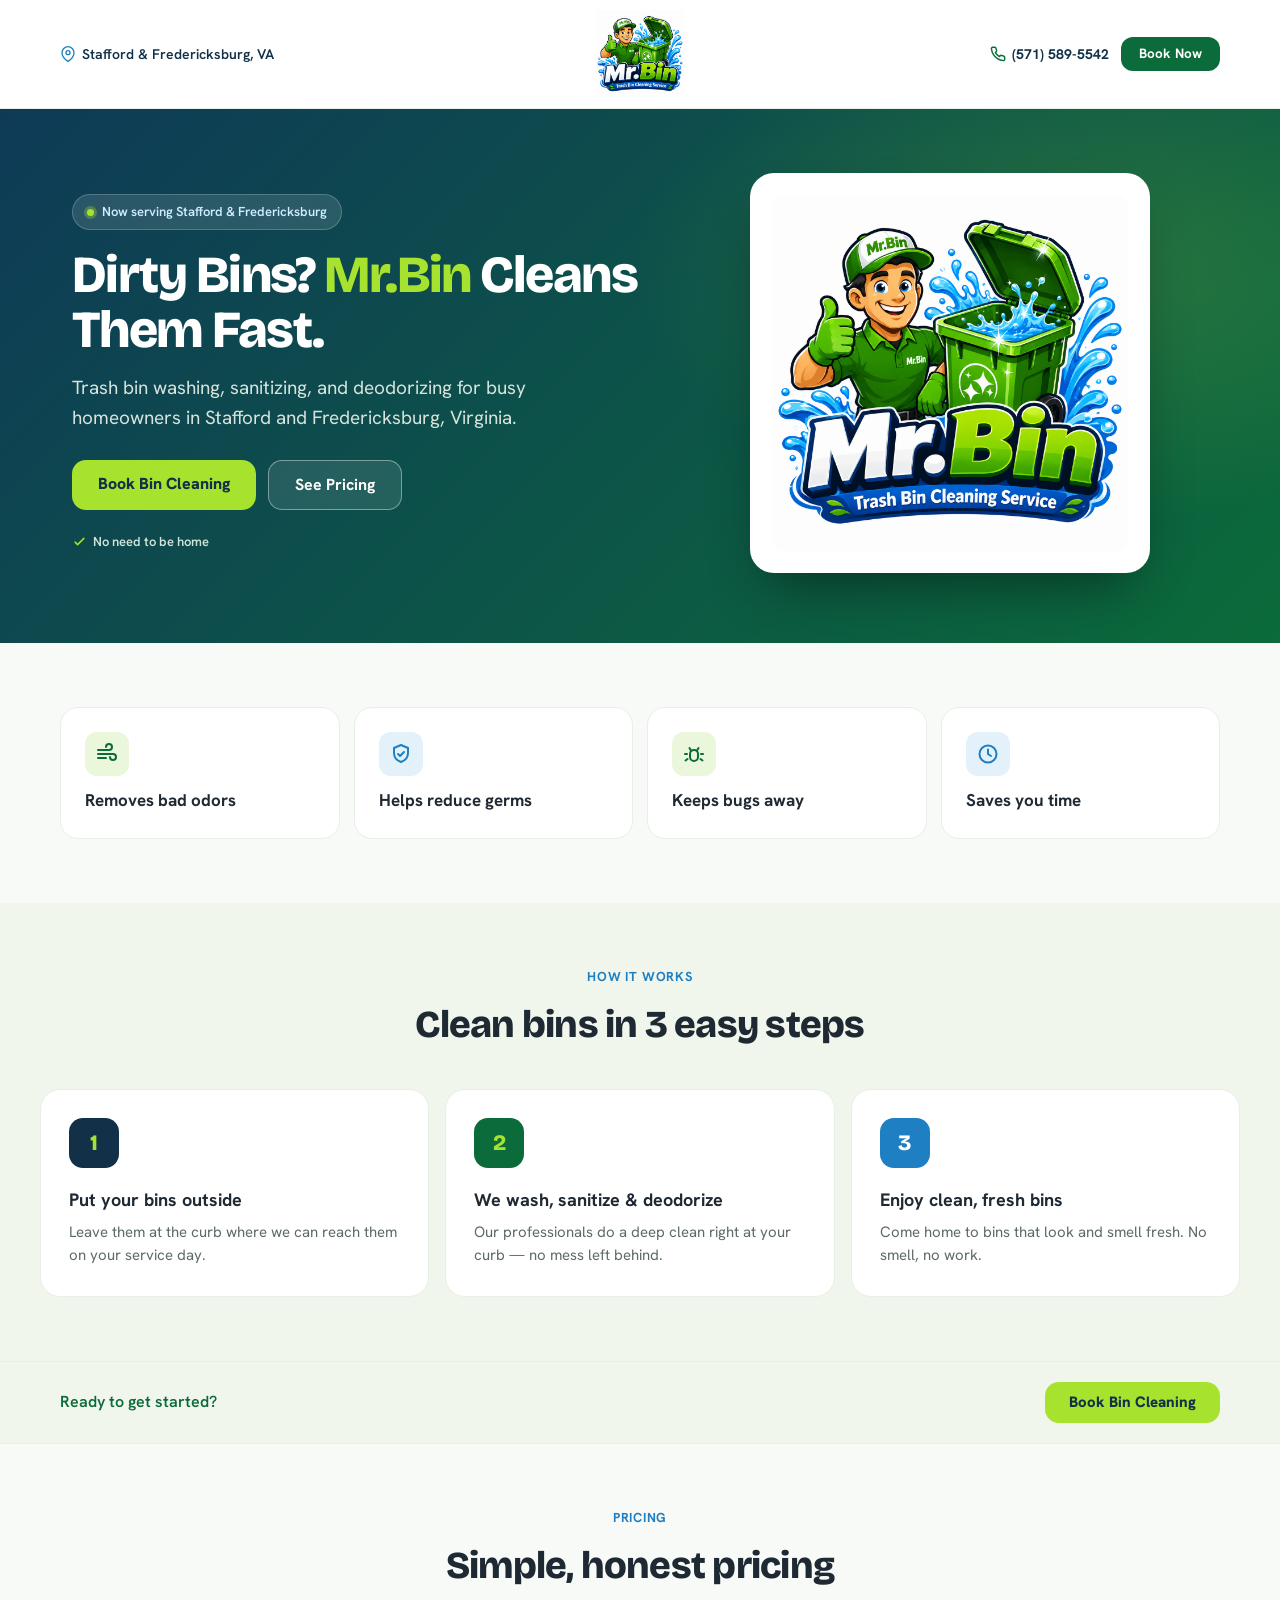
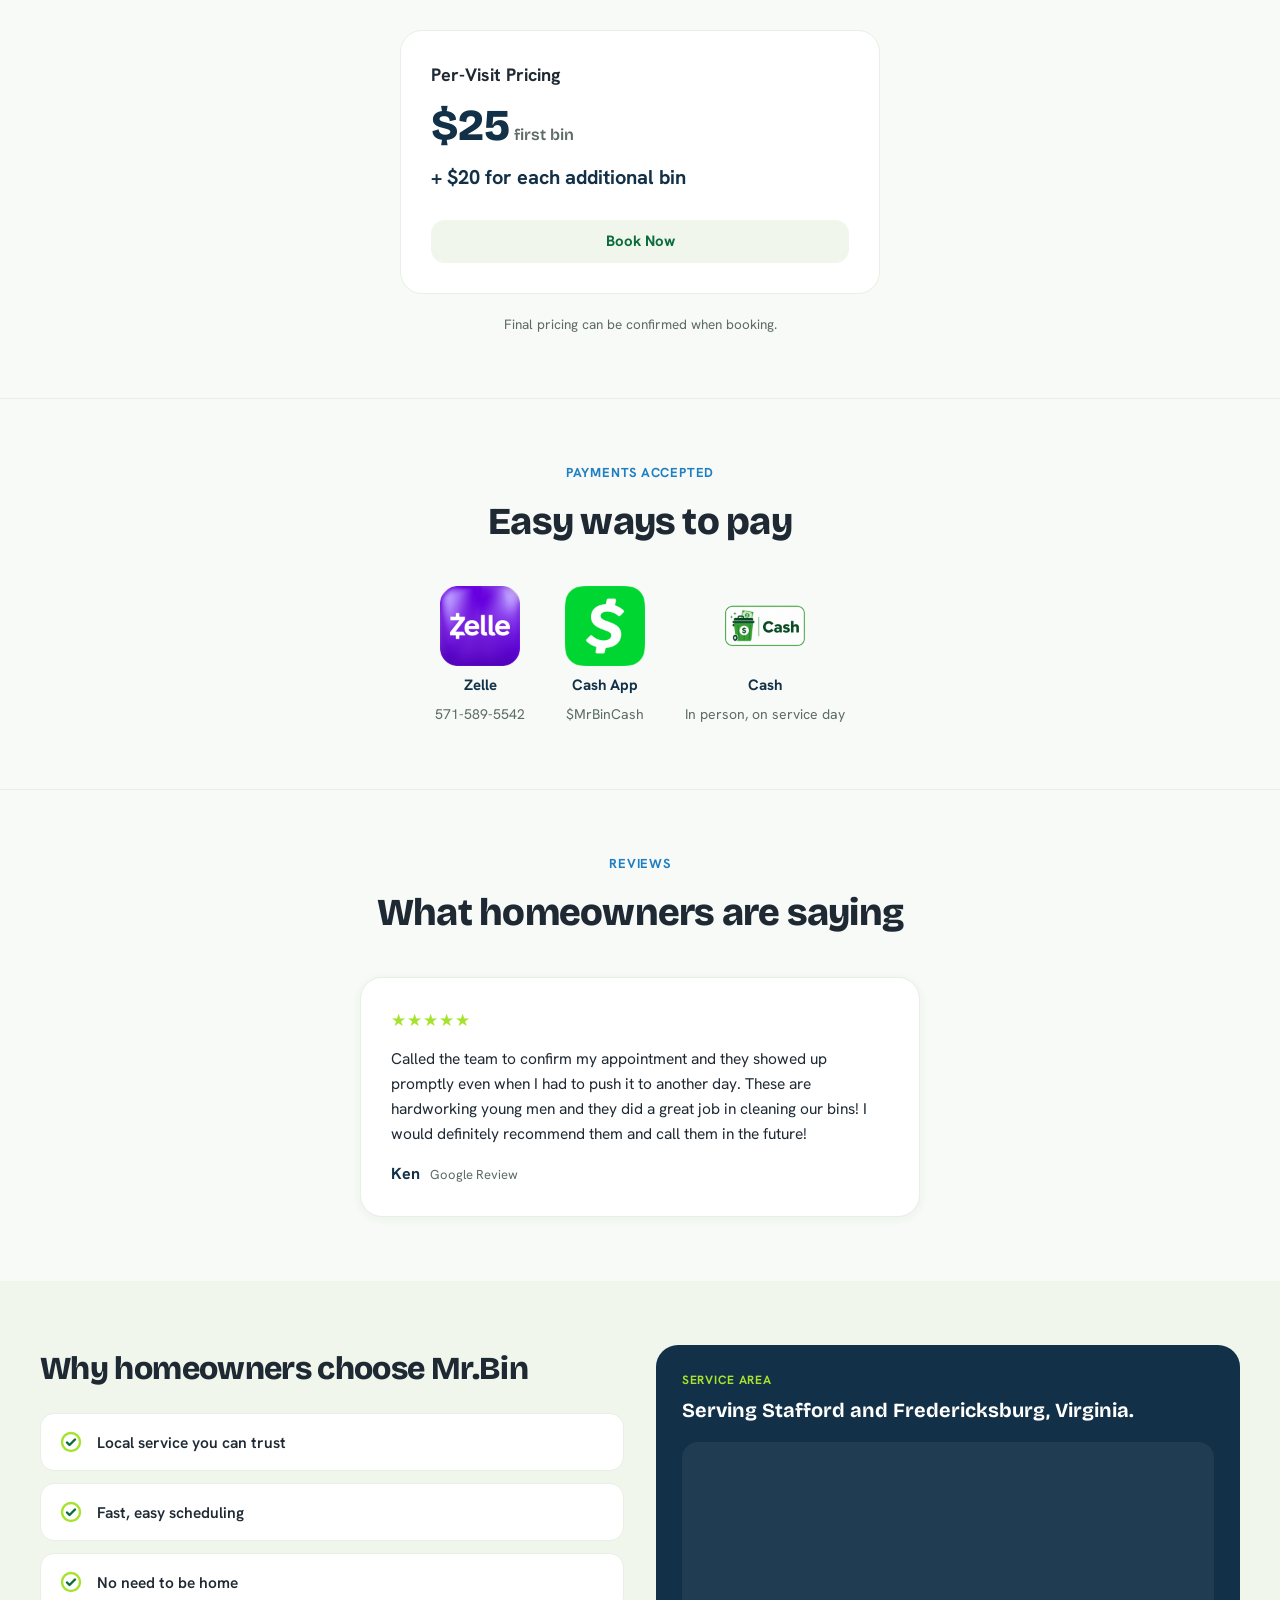
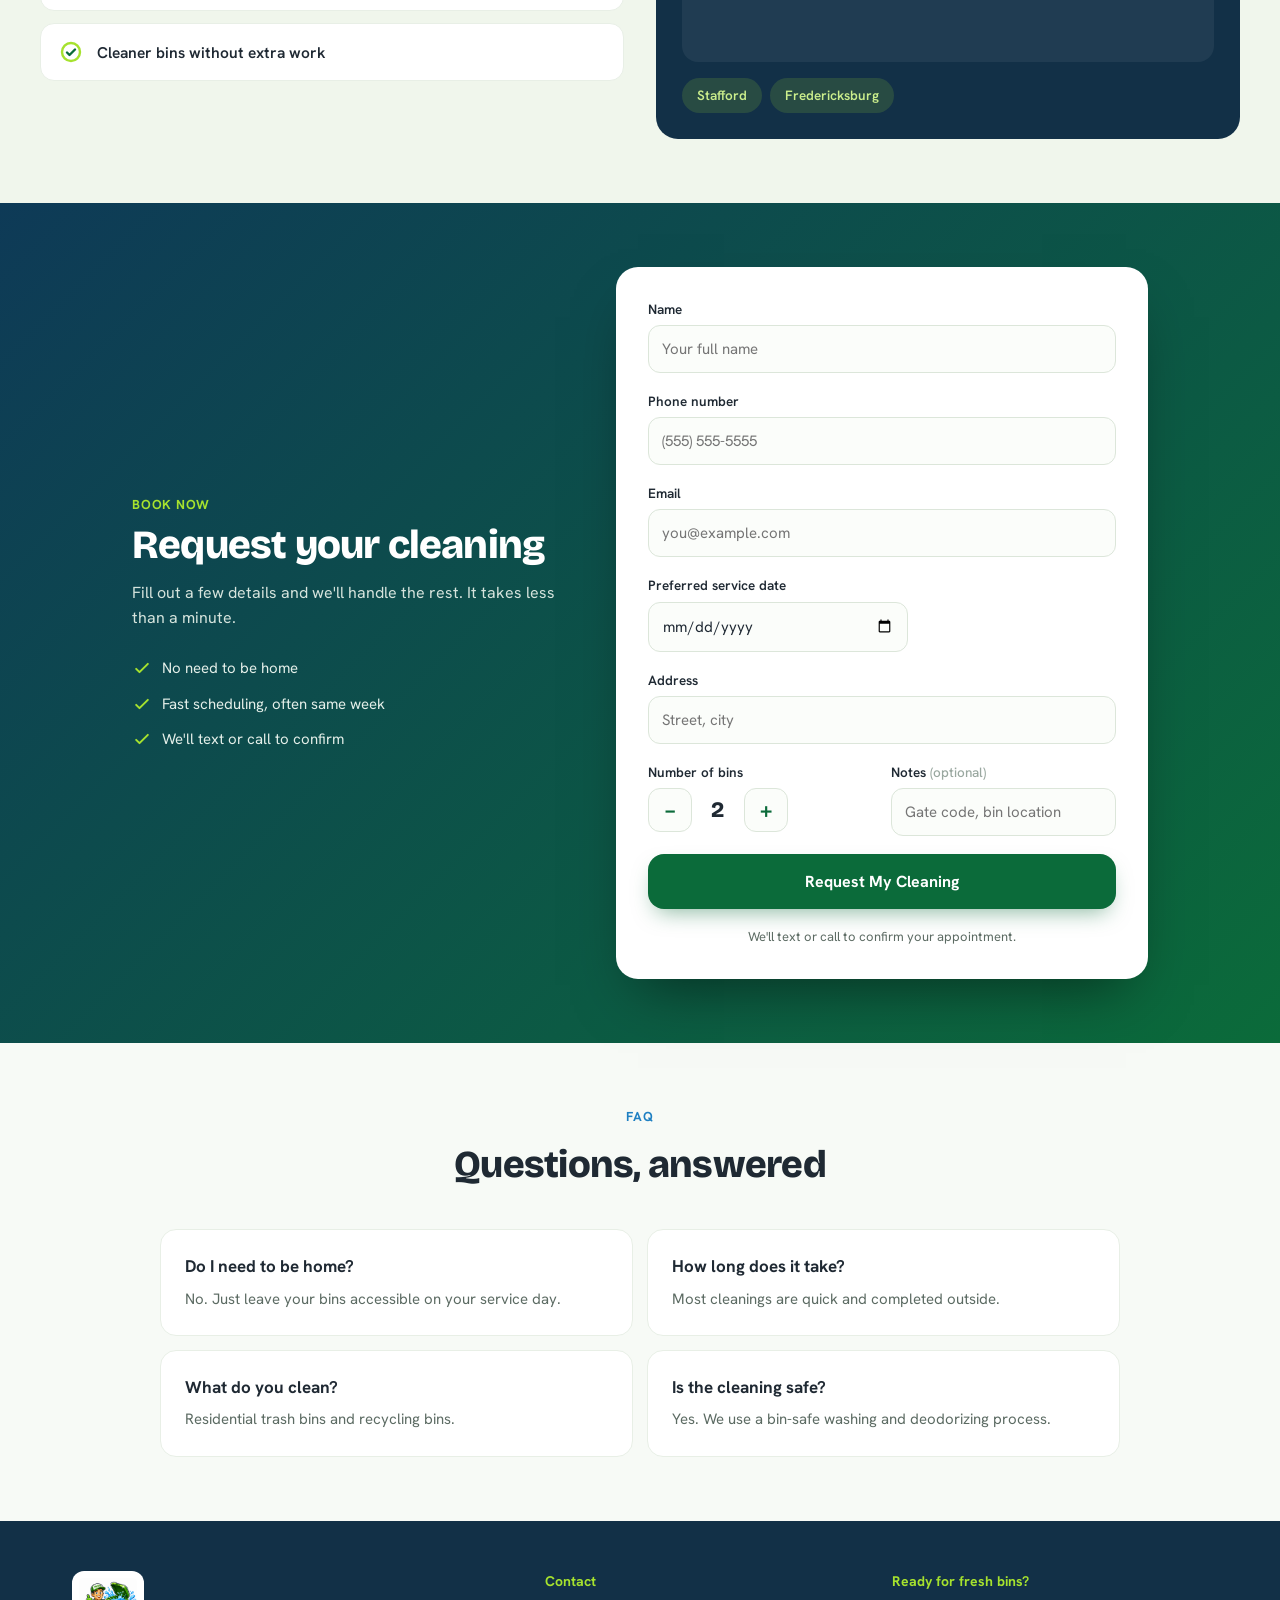
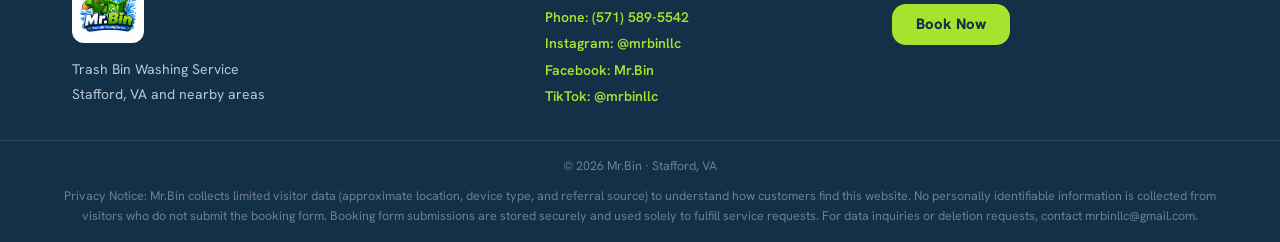
==== commit 7cc2d6eb: "Remove unbacked review claim, add real customer review section Content-only changes to index.html an" ====
--- a/index.html
+++ b/index.html
@@ -80,7 +80,6 @@
           <a href="#pricing" class="btn btn-ghost btn-lg">See Pricing</a>
         </div>
         <div class="hero-trust">
-          <span><span class="stars" aria-label="5 stars">★★★★★</span> Loved by local homeowners</span>
           <span>
             <svg viewBox="0 0 24 24" width="15" height="15" fill="none" stroke="#A6E22E" stroke-width="2.4" stroke-linecap="round" stroke-linejoin="round" aria-hidden="true"><path d="M5 13l4 4L19 7"/></svg>
             No need to be home
@@ -143,7 +142,7 @@
         <div class="step-card">
           <div class="step-num step-green">2</div>
           <div class="step-title">We wash, sanitize &amp; deodorize</div>
-          <p class="step-desc">Our truck does a deep clean right at your curb — no mess left behind.</p>
+          <p class="step-desc">Our professionals do a deep clean right at your curb — no mess left behind.</p>
         </div>
         <div class="step-card">
           <div class="step-num step-blue">3</div>
@@ -204,6 +203,36 @@
           <span class="pay-name">Cash</span>
           <span class="pay-detail">In person, on service day</span>
         </div>
+      </div>
+    </div>
+  </section>
+
+  <!-- REVIEWS -->
+  <section class="section-pad" aria-labelledby="reviews-title">
+    <div class="container">
+      <div class="section-hd">
+        <div class="section-label">Reviews</div>
+        <h2 class="section-title" id="reviews-title">What homeowners are saying</h2>
+      </div>
+
+      <!--
+        To add a new review: copy one <article class="review-card"> block below
+        and fill in the stars, text, name, and source. The grid handles the
+        layout automatically — no CSS changes needed as reviews are added.
+      -->
+      <div class="reviews-grid">
+
+        <article class="review-card">
+          <div class="review-stars" aria-label="Rated 5 out of 5">
+            <span class="stars" aria-hidden="true">★★★★★</span>
+          </div>
+          <blockquote class="review-text">Called the team to confirm my appointment and they showed up promptly even when I had to push it to another day. These are hardworking young men and they did a great job in cleaning our bins! I would definitely recommend them and call them in the future!</blockquote>
+          <div class="review-meta">
+            <span class="review-name">Ken</span>
+            <span class="review-source">Google Review</span>
+          </div>
+        </article>
+
       </div>
     </div>
   </section>
--- a/style.css
+++ b/style.css
@@ -431,6 +431,46 @@
 }
 
 /* ==============================
+   REVIEWS
+   ============================== */
+/* Grid is built for many cards. One card centres; two or more flow into
+   columns at the desktop breakpoint with no markup or CSS change. */
+.reviews-grid {
+  display: grid;
+  gap: 20px;
+  justify-content: center;
+}
+.review-card {
+  background: #fff;
+  border: 1px solid var(--border);
+  border-radius: 22px;
+  padding: 30px;
+  width: 100%;
+  max-width: 560px;
+  margin: 0 auto;
+  display: flex;
+  flex-direction: column;
+  gap: 14px;
+  box-shadow: 0 2px 10px rgba(11, 107, 58, .06);
+}
+.review-stars { font-size: 17px; letter-spacing: 2px; }
+.review-text {
+  margin: 0;
+  font-size: 15.5px;
+  line-height: 1.6;
+  color: var(--text);
+}
+.review-meta {
+  display: flex;
+  align-items: baseline;
+  flex-wrap: wrap;
+  gap: 10px;
+  margin-top: 2px;
+}
+.review-name   { font-weight: 700; font-size: 16px; color: var(--navy); }
+.review-source { font-size: 13px; color: var(--muted); }
+
+/* ==============================
    WHY CHOOSE + SERVICE AREA
    ============================== */
 .why-area-grid { display: grid; gap: 32px; }
@@ -735,6 +775,13 @@
 
   /* Section titles */
   .section-title { font-size: 38px; }
+
+  /* Reviews — 2+ cards flow into columns; a lone card stays centred */
+  .reviews-grid {
+    grid-template-columns: repeat(auto-fit, minmax(320px, 1fr));
+    gap: 24px;
+    align-items: start;
+  }
 
   /* Why + service area */
   .why-area-grid {
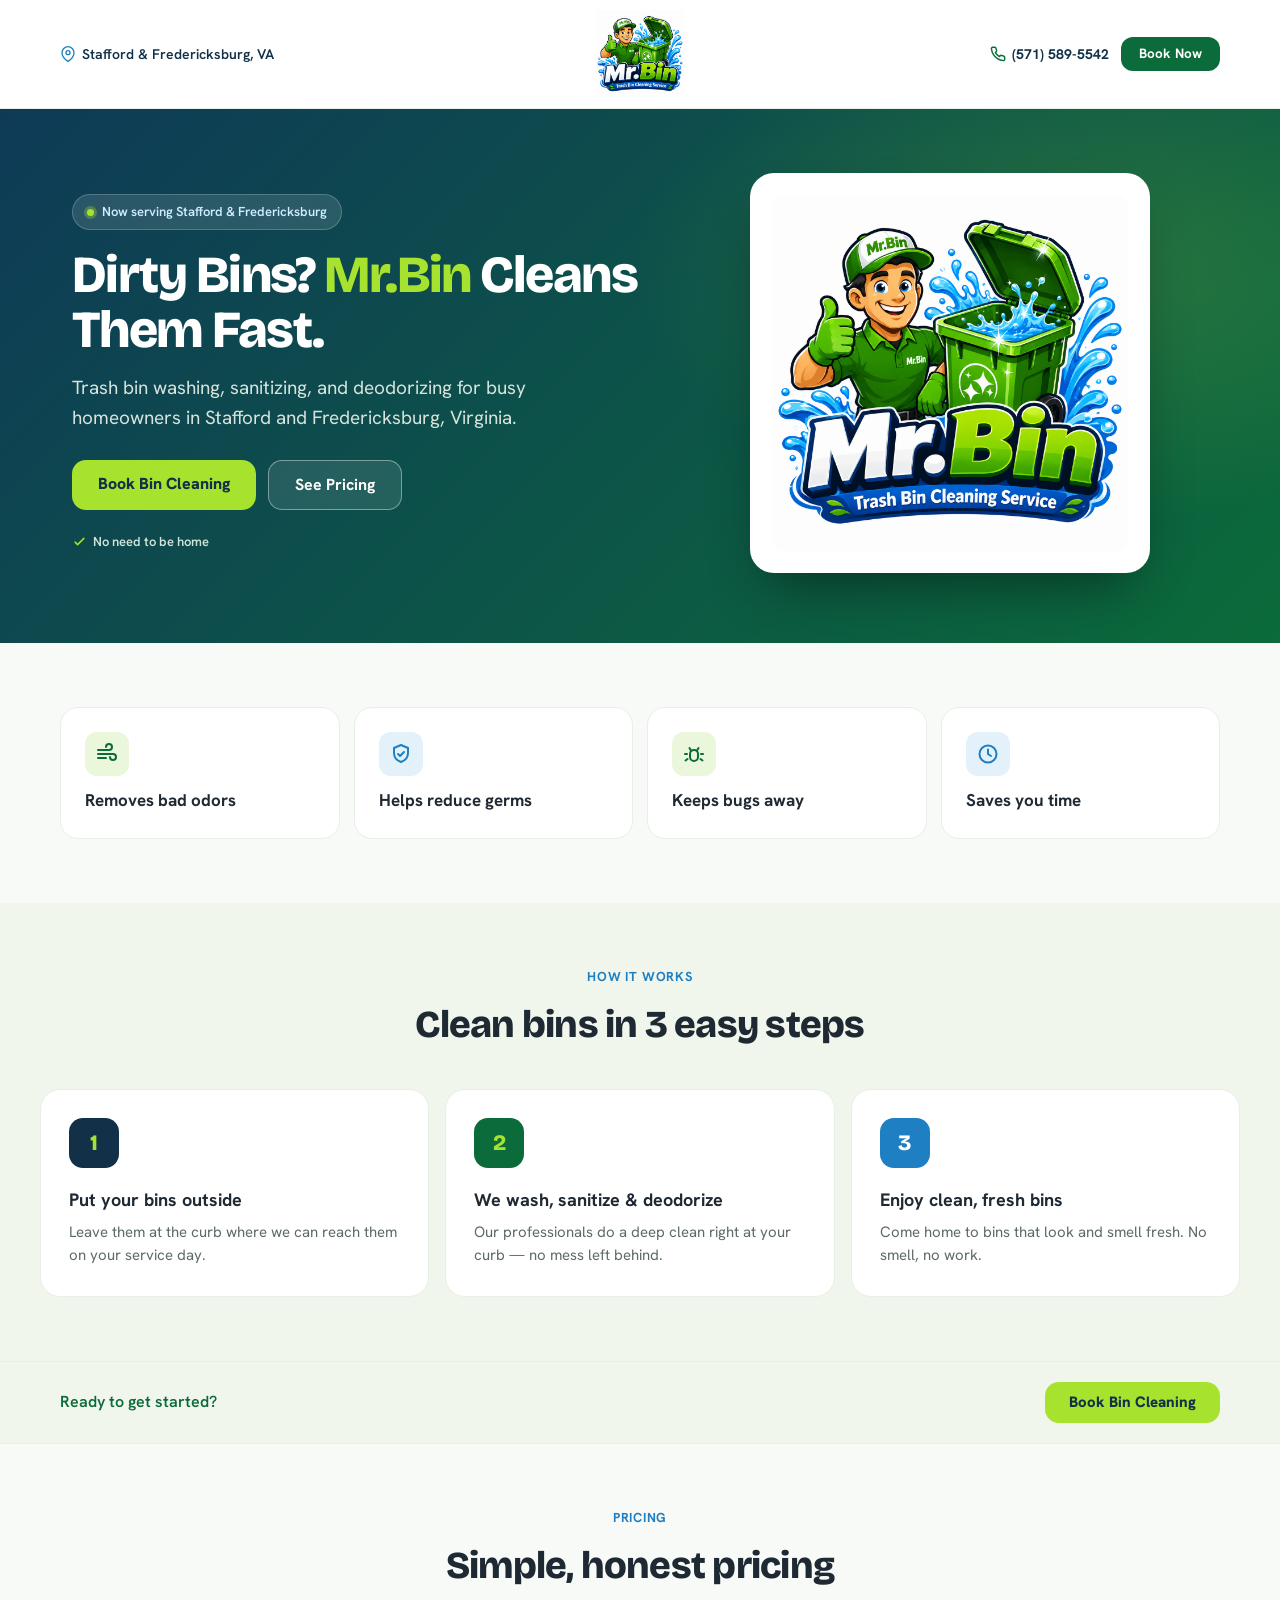
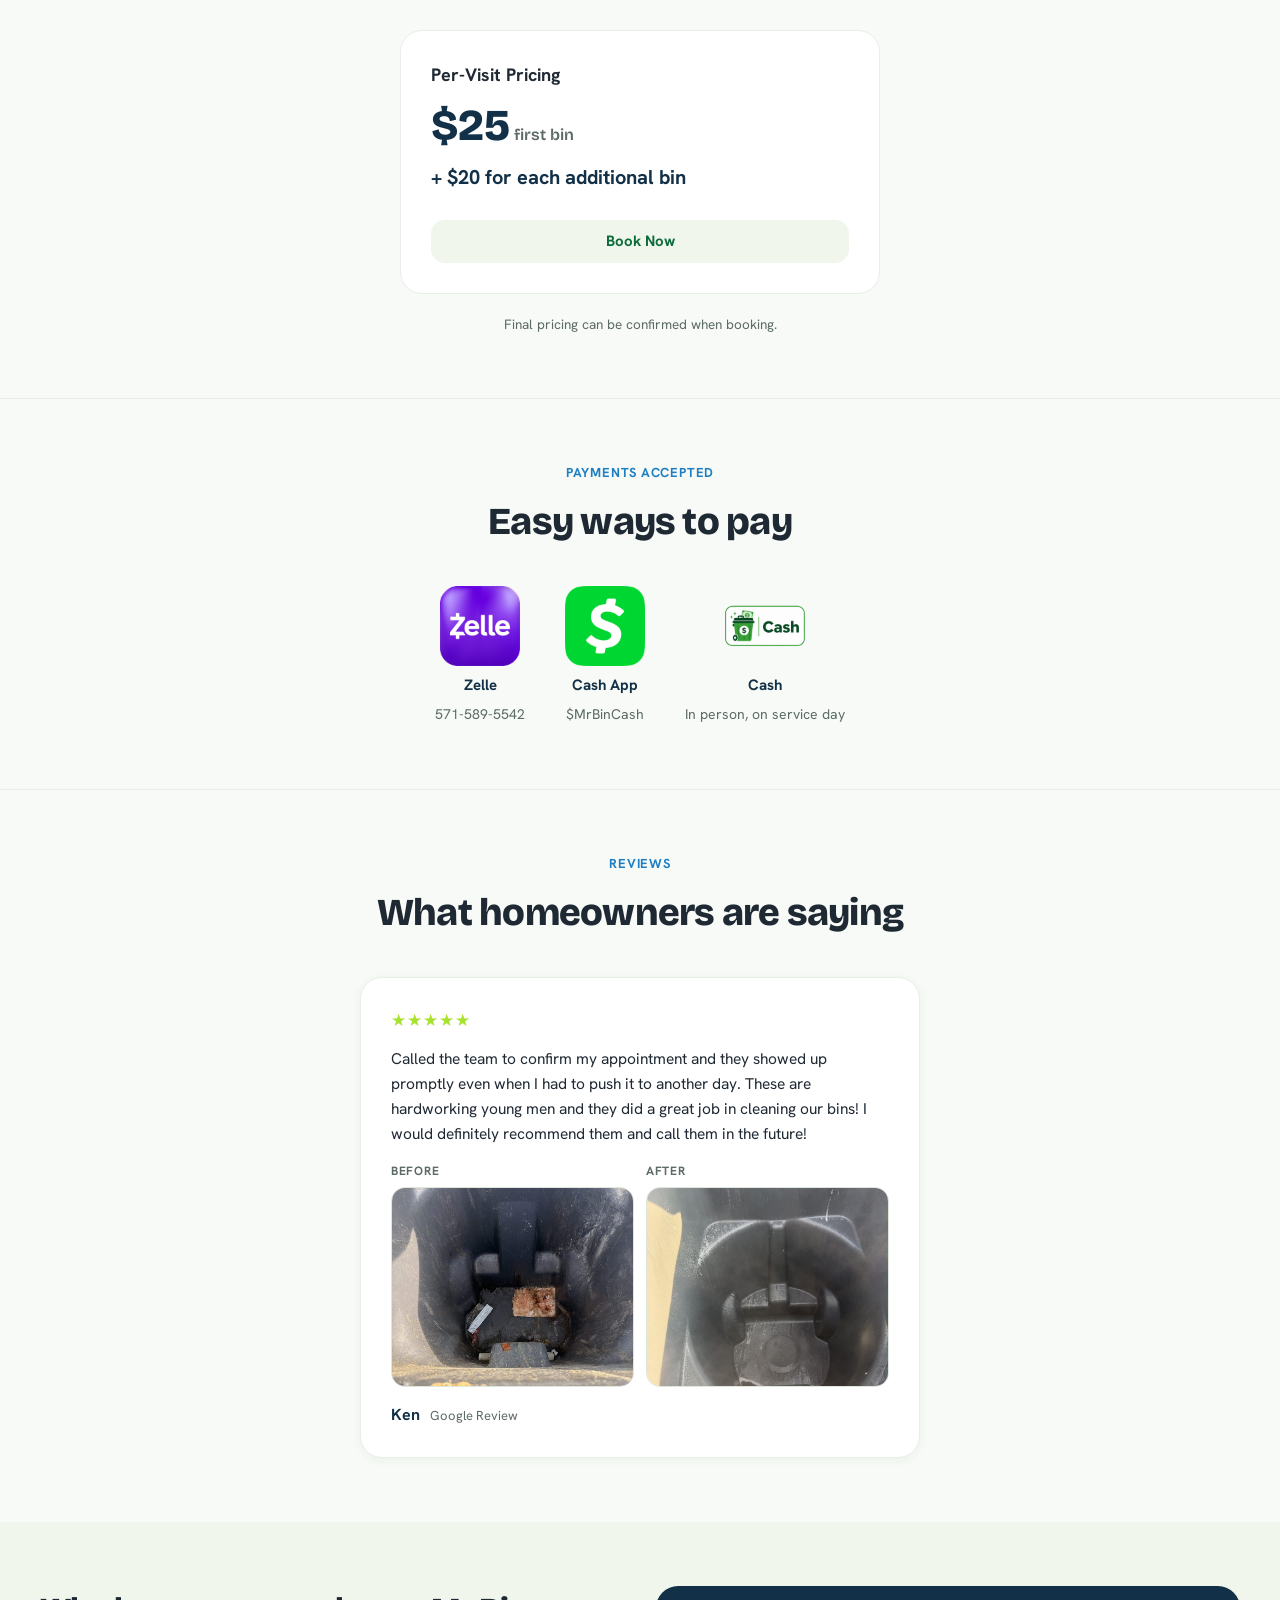
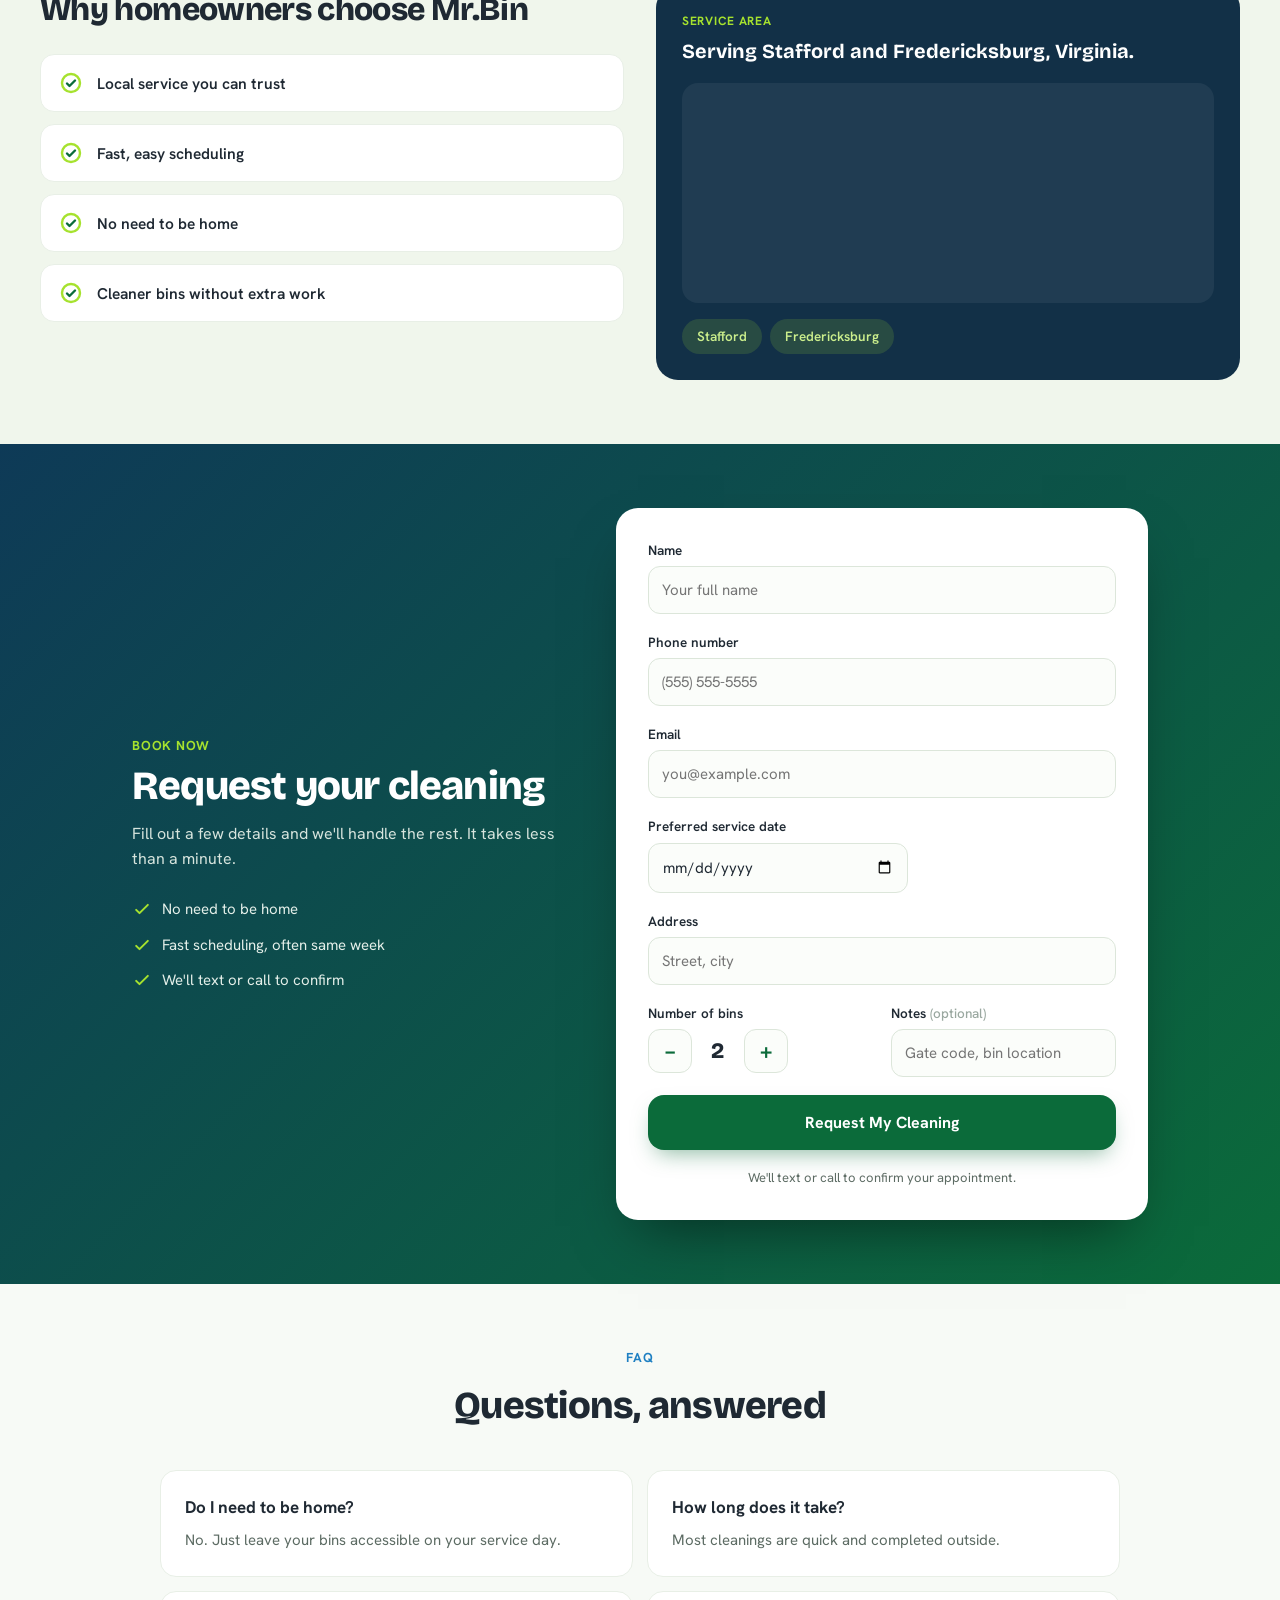
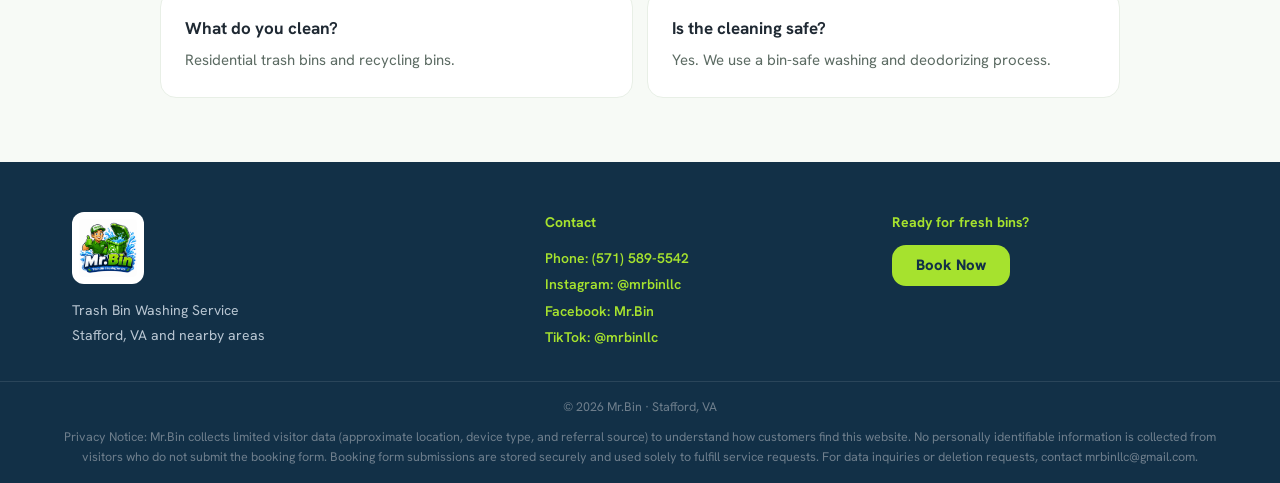
==== commit 01565f65: "Add before/after photos to Ken's review card Real customer photos supplied by the owner: the bin int" ====
--- a/index.html
+++ b/index.html
@@ -227,6 +227,18 @@
             <span class="stars" aria-hidden="true">★★★★★</span>
           </div>
           <blockquote class="review-text">Called the team to confirm my appointment and they showed up promptly even when I had to push it to another day. These are hardworking young men and they did a great job in cleaning our bins! I would definitely recommend them and call them in the future!</blockquote>
+          <div class="review-photos">
+            <figure class="review-photo">
+              <figcaption class="review-photo-label">Before</figcaption>
+              <img src="review-ken-before.jpg" width="881" height="1000" loading="lazy" decoding="async"
+                   alt="Inside of Ken's trash bin before cleaning, with caked-on grime and stuck debris at the bottom">
+            </figure>
+            <figure class="review-photo">
+              <figcaption class="review-photo-label">After</figcaption>
+              <img src="review-ken-after.jpg" width="750" height="1000" loading="lazy" decoding="async"
+                   alt="The same bin after cleaning, washed down to bare plastic with no debris left">
+            </figure>
+          </div>
           <div class="review-meta">
             <span class="review-name">Ken</span>
             <span class="review-source">Google Review</span>
--- a/style.css
+++ b/style.css
@@ -460,6 +460,34 @@
   line-height: 1.6;
   color: var(--text);
 }
+.review-photos {
+  display: grid;
+  grid-template-columns: 1fr 1fr;
+  gap: 12px;
+  margin-top: 2px;
+}
+.review-photo {
+  margin: 0;
+  display: flex;
+  flex-direction: column;
+  gap: 7px;
+}
+.review-photo-label {
+  font-size: 12px;
+  font-weight: 700;
+  color: var(--muted);
+  letter-spacing: .06em;
+  text-transform: uppercase;
+}
+.review-photo img {
+  display: block;
+  width: 100%;
+  height: 200px;
+  object-fit: cover;
+  border-radius: 14px;
+  border: 1px solid var(--border-in);
+}
+
 .review-meta {
   display: flex;
   align-items: baseline;
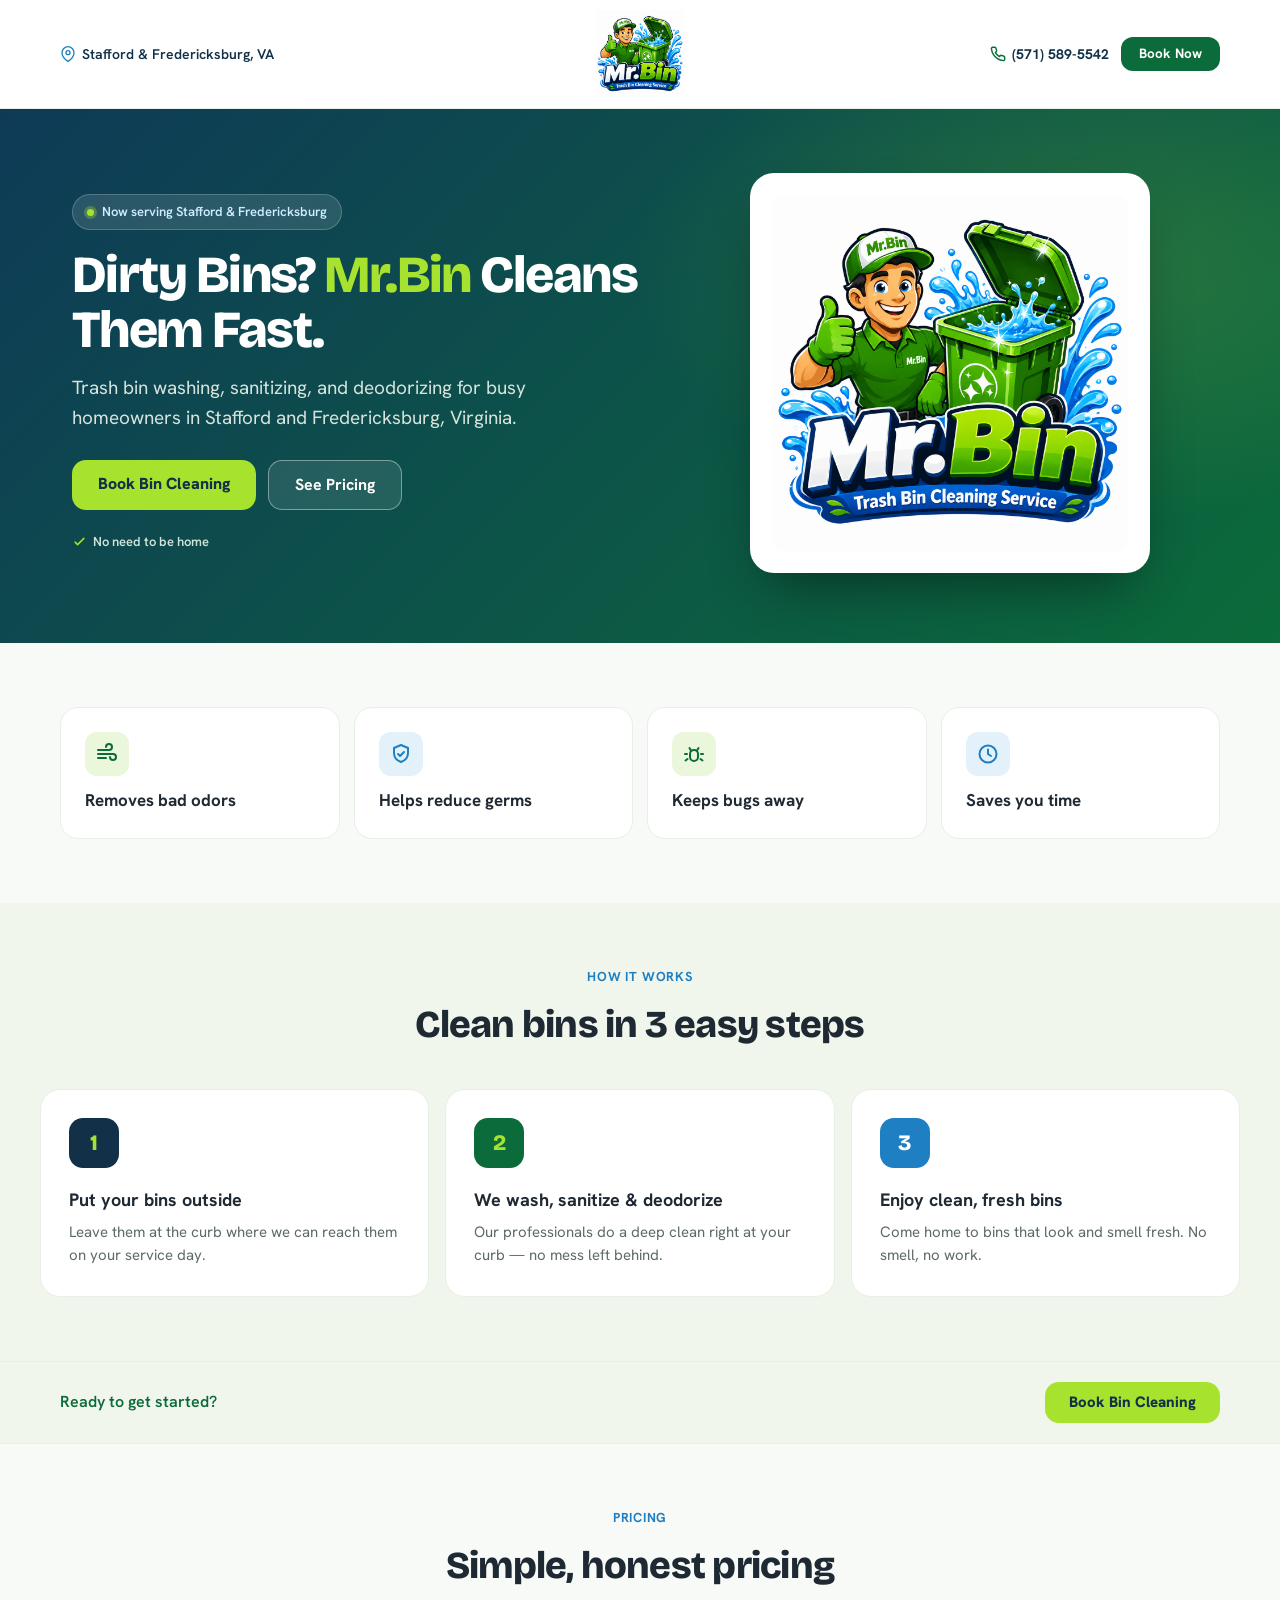
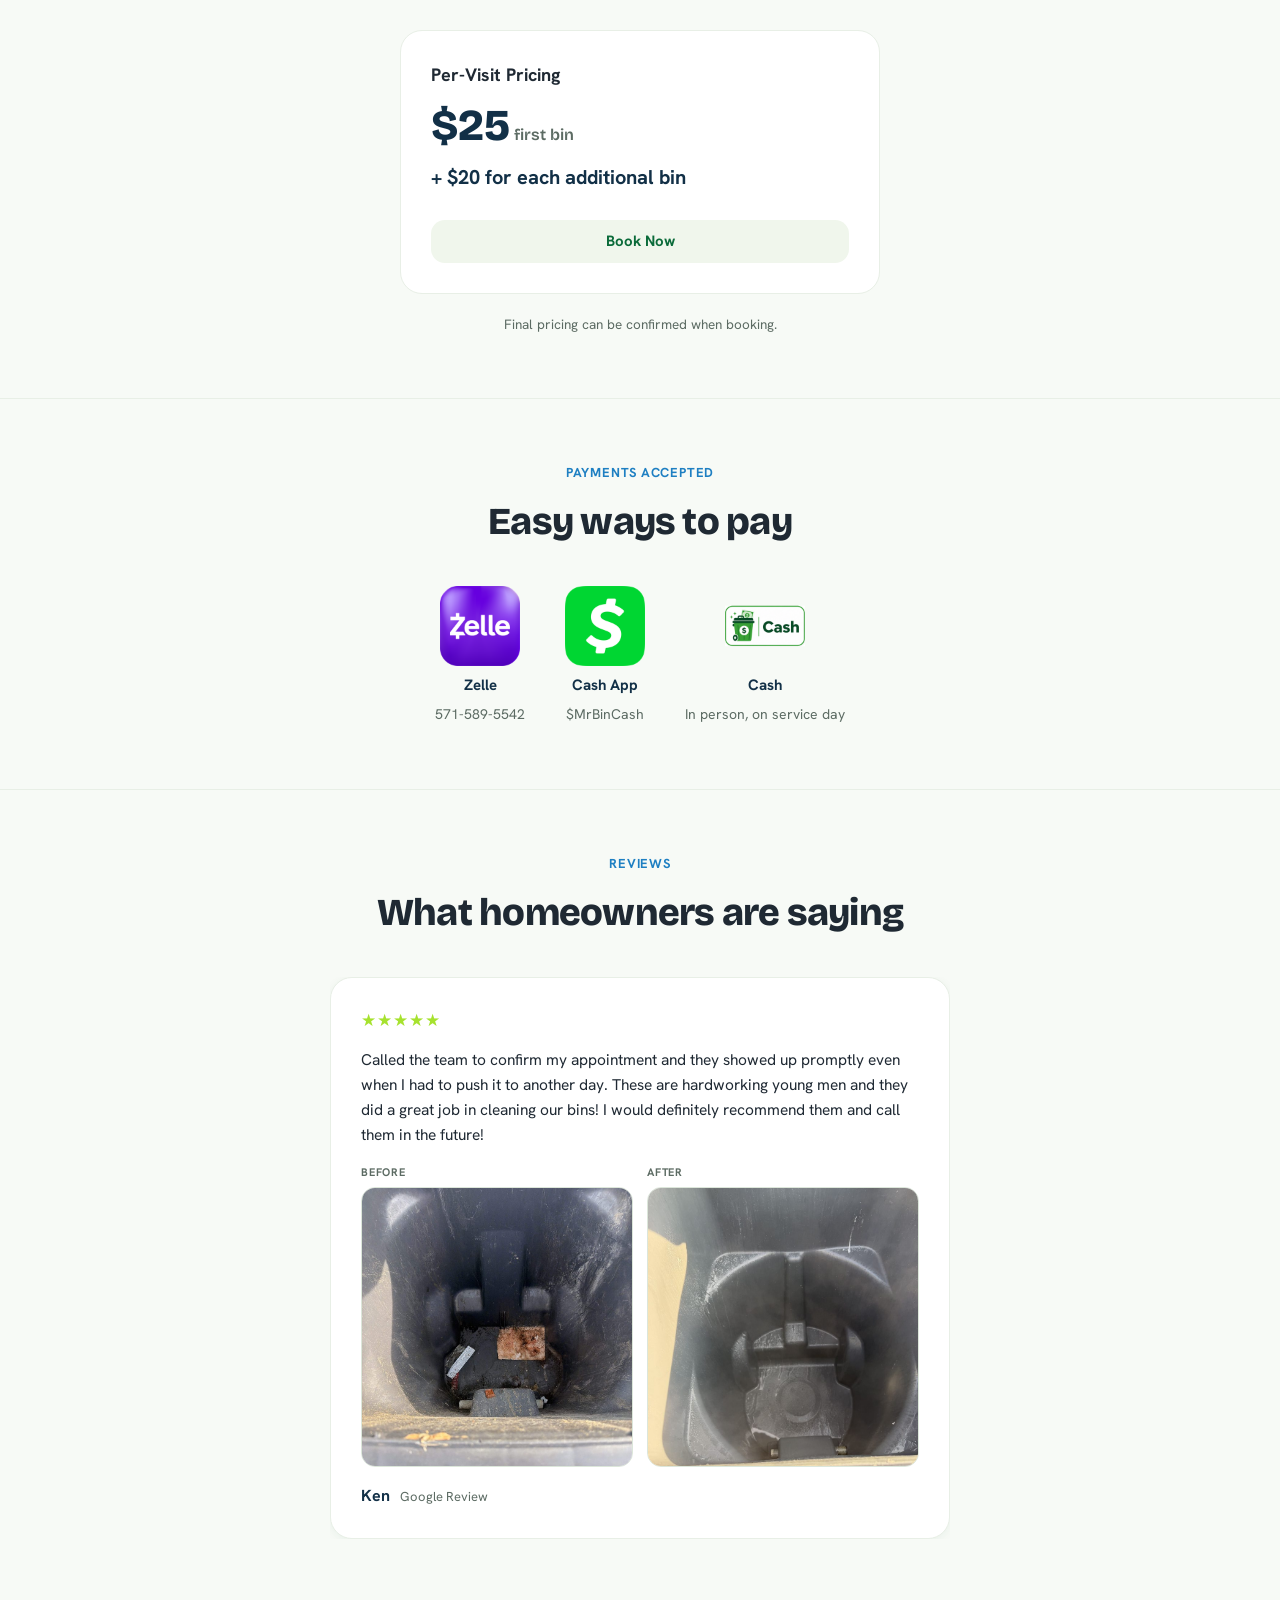
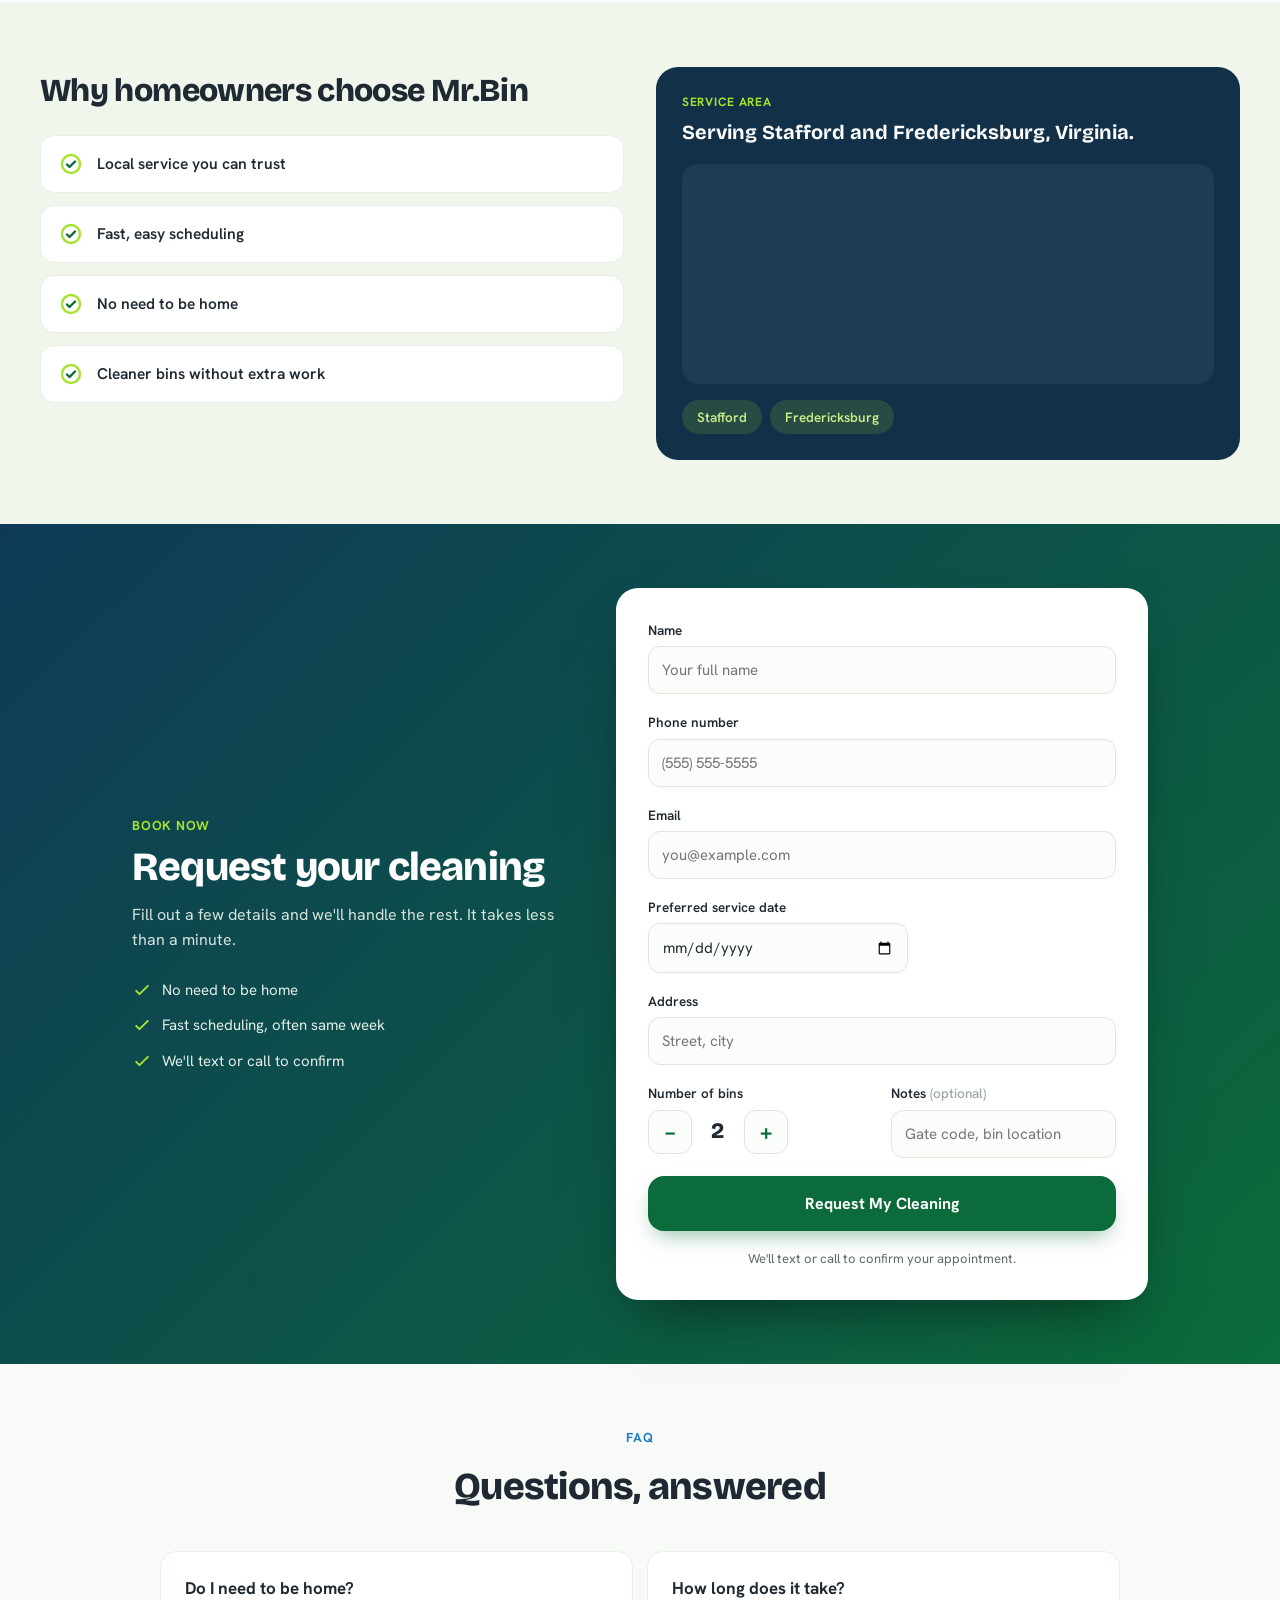
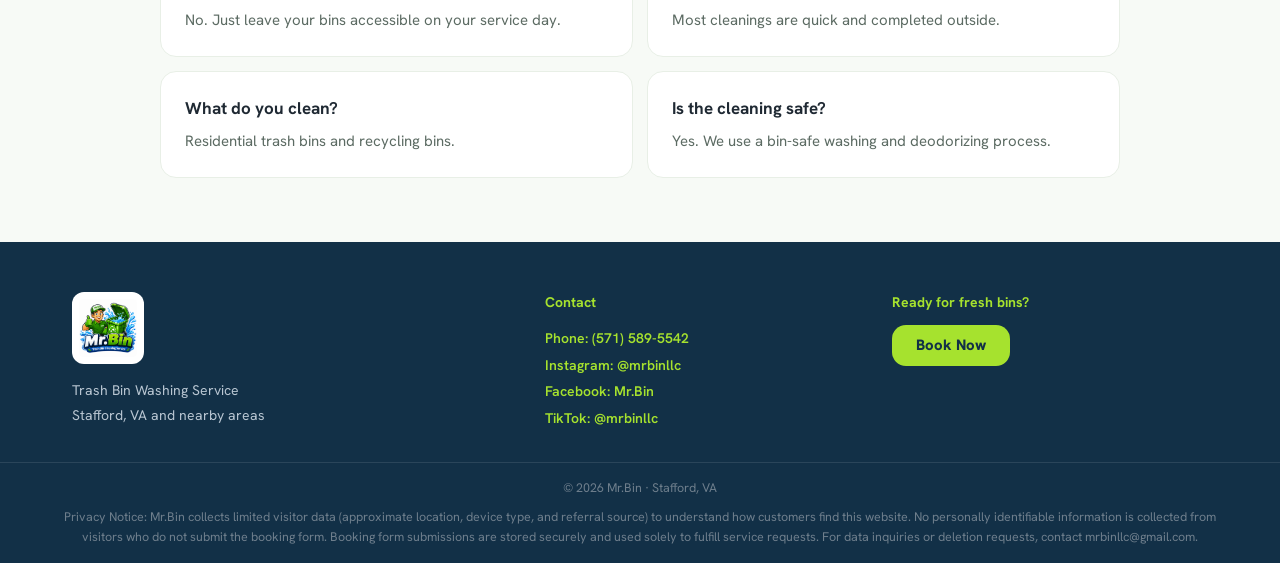
==== commit 558cd192: "Constrain review before/after images, extract reviews into a component The before/after images were " ====
--- a/index.html
+++ b/index.html
@@ -37,7 +37,7 @@
 <link rel="preconnect" href="https://fonts.googleapis.com">
   <link rel="preconnect" href="https://fonts.gstatic.com" crossorigin>
   <link href="https://fonts.googleapis.com/css2?family=Bricolage+Grotesque:opsz,wght@12..96,500;12..96,600;12..96,700;12..96,800&family=Hanken+Grotesk:wght@400;500;600;700&display=swap" rel="stylesheet">
-  <link rel="stylesheet" href="style.css">
+  <link rel="stylesheet" href="style.css?v=2">
   <link rel="icon" type="image/x-icon" href="/favicon.ico">
   <link rel="icon" type="image/png" sizes="192x192" href="/favicon-192.png">
   <link rel="apple-touch-icon" sizes="180x180" href="/apple-touch-icon.png">
@@ -208,44 +208,48 @@
   </section>
 
   <!-- REVIEWS -->
-  <section class="section-pad" aria-labelledby="reviews-title">
+  <!--
+    Cards are rendered from the REVIEWS array in reviews.js. To add a review,
+    append an entry to that array — no changes needed here.
+    Structure is viewport > track > cards so slide/swipe navigation can be
+    added later by translating .reviews-track. No such logic exists yet.
+  -->
+  <section id="reviews" class="section-pad" aria-labelledby="reviews-title">
     <div class="container">
       <div class="section-hd">
         <div class="section-label">Reviews</div>
         <h2 class="section-title" id="reviews-title">What homeowners are saying</h2>
       </div>
 
-      <!--
-        To add a new review: copy one <article class="review-card"> block below
-        and fill in the stars, text, name, and source. The grid handles the
-        layout automatically — no CSS changes needed as reviews are added.
-      -->
-      <div class="reviews-grid">
-
-        <article class="review-card">
-          <div class="review-stars" aria-label="Rated 5 out of 5">
-            <span class="stars" aria-hidden="true">★★★★★</span>
-          </div>
-          <blockquote class="review-text">Called the team to confirm my appointment and they showed up promptly even when I had to push it to another day. These are hardworking young men and they did a great job in cleaning our bins! I would definitely recommend them and call them in the future!</blockquote>
-          <div class="review-photos">
-            <figure class="review-photo">
-              <figcaption class="review-photo-label">Before</figcaption>
-              <img src="review-ken-before.jpg" width="881" height="1000" loading="lazy" decoding="async"
-                   alt="Inside of Ken's trash bin before cleaning, with caked-on grime and stuck debris at the bottom">
-            </figure>
-            <figure class="review-photo">
-              <figcaption class="review-photo-label">After</figcaption>
-              <img src="review-ken-after.jpg" width="750" height="1000" loading="lazy" decoding="async"
-                   alt="The same bin after cleaning, washed down to bare plastic with no debris left">
-            </figure>
-          </div>
-          <div class="review-meta">
-            <span class="review-name">Ken</span>
-            <span class="review-source">Google Review</span>
-          </div>
-        </article>
-
-      </div>
+      <div class="reviews-viewport">
+        <div class="reviews-track" id="reviewsTrack"></div>
+      </div>
+
+      <noscript>
+        <!-- Static fallback. Keep in sync with the first entry of REVIEWS in reviews.js. -->
+        <div class="reviews-viewport">
+          <div class="reviews-track">
+            <article class="review-card">
+              <div class="review-stars" aria-label="Rated 5 out of 5"><span class="stars">★★★★★</span></div>
+              <blockquote class="review-text">Called the team to confirm my appointment and they showed up promptly even when I had to push it to another day. These are hardworking young men and they did a great job in cleaning our bins! I would definitely recommend them and call them in the future!</blockquote>
+              <div class="review-photos">
+                <figure class="review-photo">
+                  <figcaption class="review-photo-label">Before</figcaption>
+                  <img src="review-ken-before.jpg" width="881" height="1000" alt="Inside of Ken's trash bin before cleaning, with caked-on grime and stuck debris at the bottom">
+                </figure>
+                <figure class="review-photo">
+                  <figcaption class="review-photo-label">After</figcaption>
+                  <img src="review-ken-after.jpg" width="750" height="1000" alt="The same bin after cleaning, washed down to bare plastic with no debris left">
+                </figure>
+              </div>
+              <div class="review-meta">
+                <span class="review-name">Ken</span>
+                <span class="review-source">Google Review</span>
+              </div>
+            </article>
+          </div>
+        </div>
+      </noscript>
     </div>
   </section>
 
@@ -416,5 +420,6 @@
   </footer>
 
   <script src="main.js"></script>
+  <script src="reviews.js?v=2"></script>
 </body>
 </html>
--- a/style.css
+++ b/style.css
@@ -433,57 +433,86 @@
 /* ==============================
    REVIEWS
    ============================== */
-/* Grid is built for many cards. One card centres; two or more flow into
-   columns at the desktop breakpoint with no markup or CSS change. */
-.reviews-grid {
-  display: grid;
-  gap: 20px;
-  justify-content: center;
+/* Structure is viewport > track > cards. The viewport clips and caps the
+   width; the track is the element a future carousel would translate. Cards
+   are full-width of the viewport, so N reviews sit side by side in the track
+   ready to be paged through. Mobile-first values here; desktop overrides
+   live in the 768px breakpoint block below. */
+.reviews-viewport {
+  max-width: 620px;
+  margin: 0 auto;
+  overflow: hidden;
+}
+.reviews-track {
+  display: flex;
+  align-items: flex-start;
 }
 .review-card {
+  flex: 0 0 100%;
+  min-width: 0;              /* let the card shrink inside the flex track */
+  box-sizing: border-box;
   background: #fff;
   border: 1px solid var(--border);
   border-radius: 22px;
-  padding: 30px;
-  width: 100%;
-  max-width: 560px;
-  margin: 0 auto;
+  padding: 22px;
   display: flex;
   flex-direction: column;
-  gap: 14px;
+  gap: 13px;
   box-shadow: 0 2px 10px rgba(11, 107, 58, .06);
 }
 .review-stars { font-size: 17px; letter-spacing: 2px; }
+
+/* Safety net until slide navigation is built: with a single review the track
+   behaves as a carousel of one. With two or more, the cards stack instead of
+   sitting in a clipped row, so a newly added review is never invisible.
+   Delete this rule when arrow/swipe navigation lands. */
+.reviews-track:not([data-review-count="1"]) {
+  flex-wrap: wrap;
+  gap: 20px;
+}
+.reviews-track:not([data-review-count="1"]) > .review-card {
+  flex: 1 1 100%;
+}
+
+
 .review-text {
   margin: 0;
-  font-size: 15.5px;
+  font-size: 15px;
   line-height: 1.6;
   color: var(--text);
 }
+
+/* Before/after pair. Always two columns side by side, never wider than the
+   card. The fixed row height plus object-fit: cover keeps the two photos
+   matched even though their aspect ratios differ. */
 .review-photos {
   display: grid;
   grid-template-columns: 1fr 1fr;
-  gap: 12px;
+  gap: 10px;
   margin-top: 2px;
+  min-width: 0;
 }
 .review-photo {
   margin: 0;
+  min-width: 0;
   display: flex;
   flex-direction: column;
-  gap: 7px;
+  gap: 6px;
 }
 .review-photo-label {
-  font-size: 12px;
+  font-size: 11px;
   font-weight: 700;
   color: var(--muted);
-  letter-spacing: .06em;
+  letter-spacing: .07em;
   text-transform: uppercase;
 }
 .review-photo img {
   display: block;
   width: 100%;
-  height: 200px;
+  max-width: 100%;
+  height: 170px;             /* mobile height; desktop raises this to 280px */
   object-fit: cover;
+  object-position: center;
   border-radius: 14px;
   border: 1px solid var(--border-in);
 }
@@ -804,12 +833,11 @@
   /* Section titles */
   .section-title { font-size: 38px; }
 
-  /* Reviews — 2+ cards flow into columns; a lone card stays centred */
-  .reviews-grid {
-    grid-template-columns: repeat(auto-fit, minmax(320px, 1fr));
-    gap: 24px;
-    align-items: start;
-  }
+  /* Reviews */
+  .review-card    { padding: 30px; gap: 15px; }
+  .review-text    { font-size: 15.5px; }
+  .review-photos  { gap: 14px; }
+  .review-photo img { height: 280px; }
 
   /* Why + service area */
   .why-area-grid {
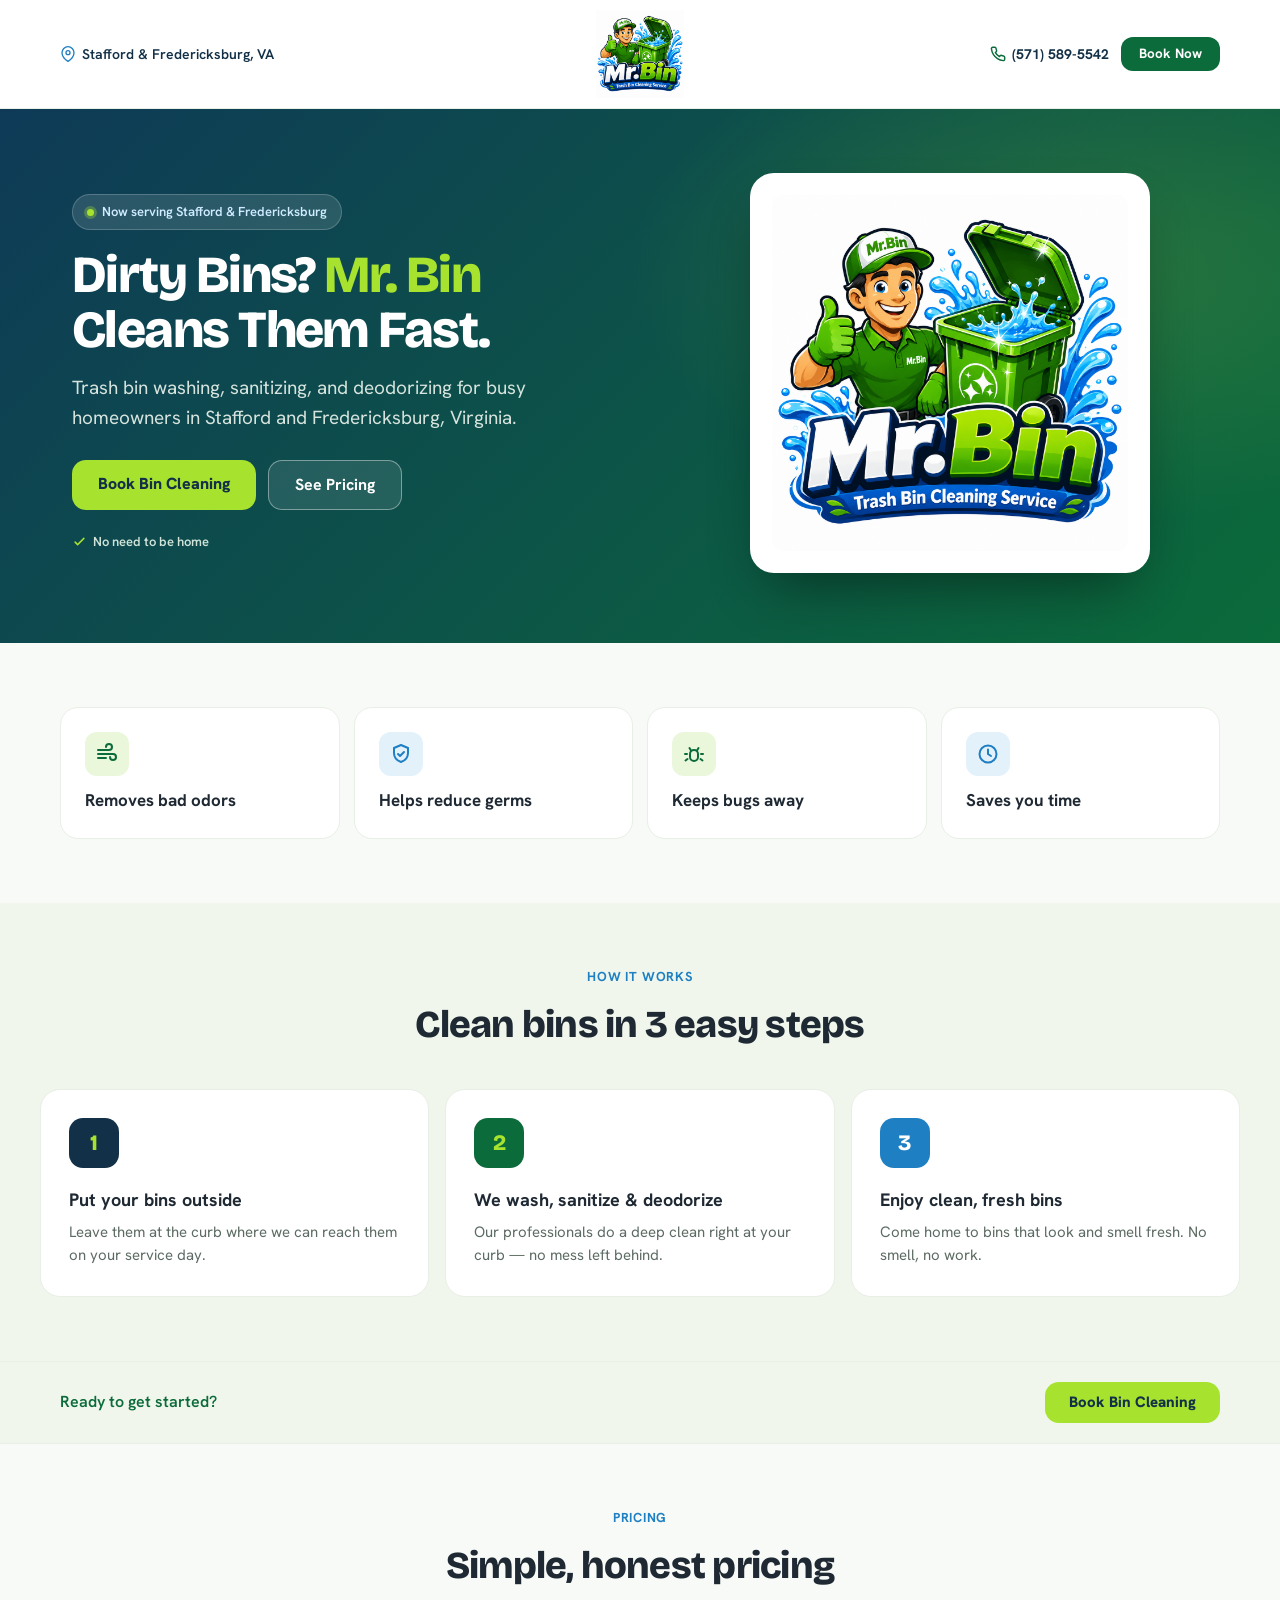
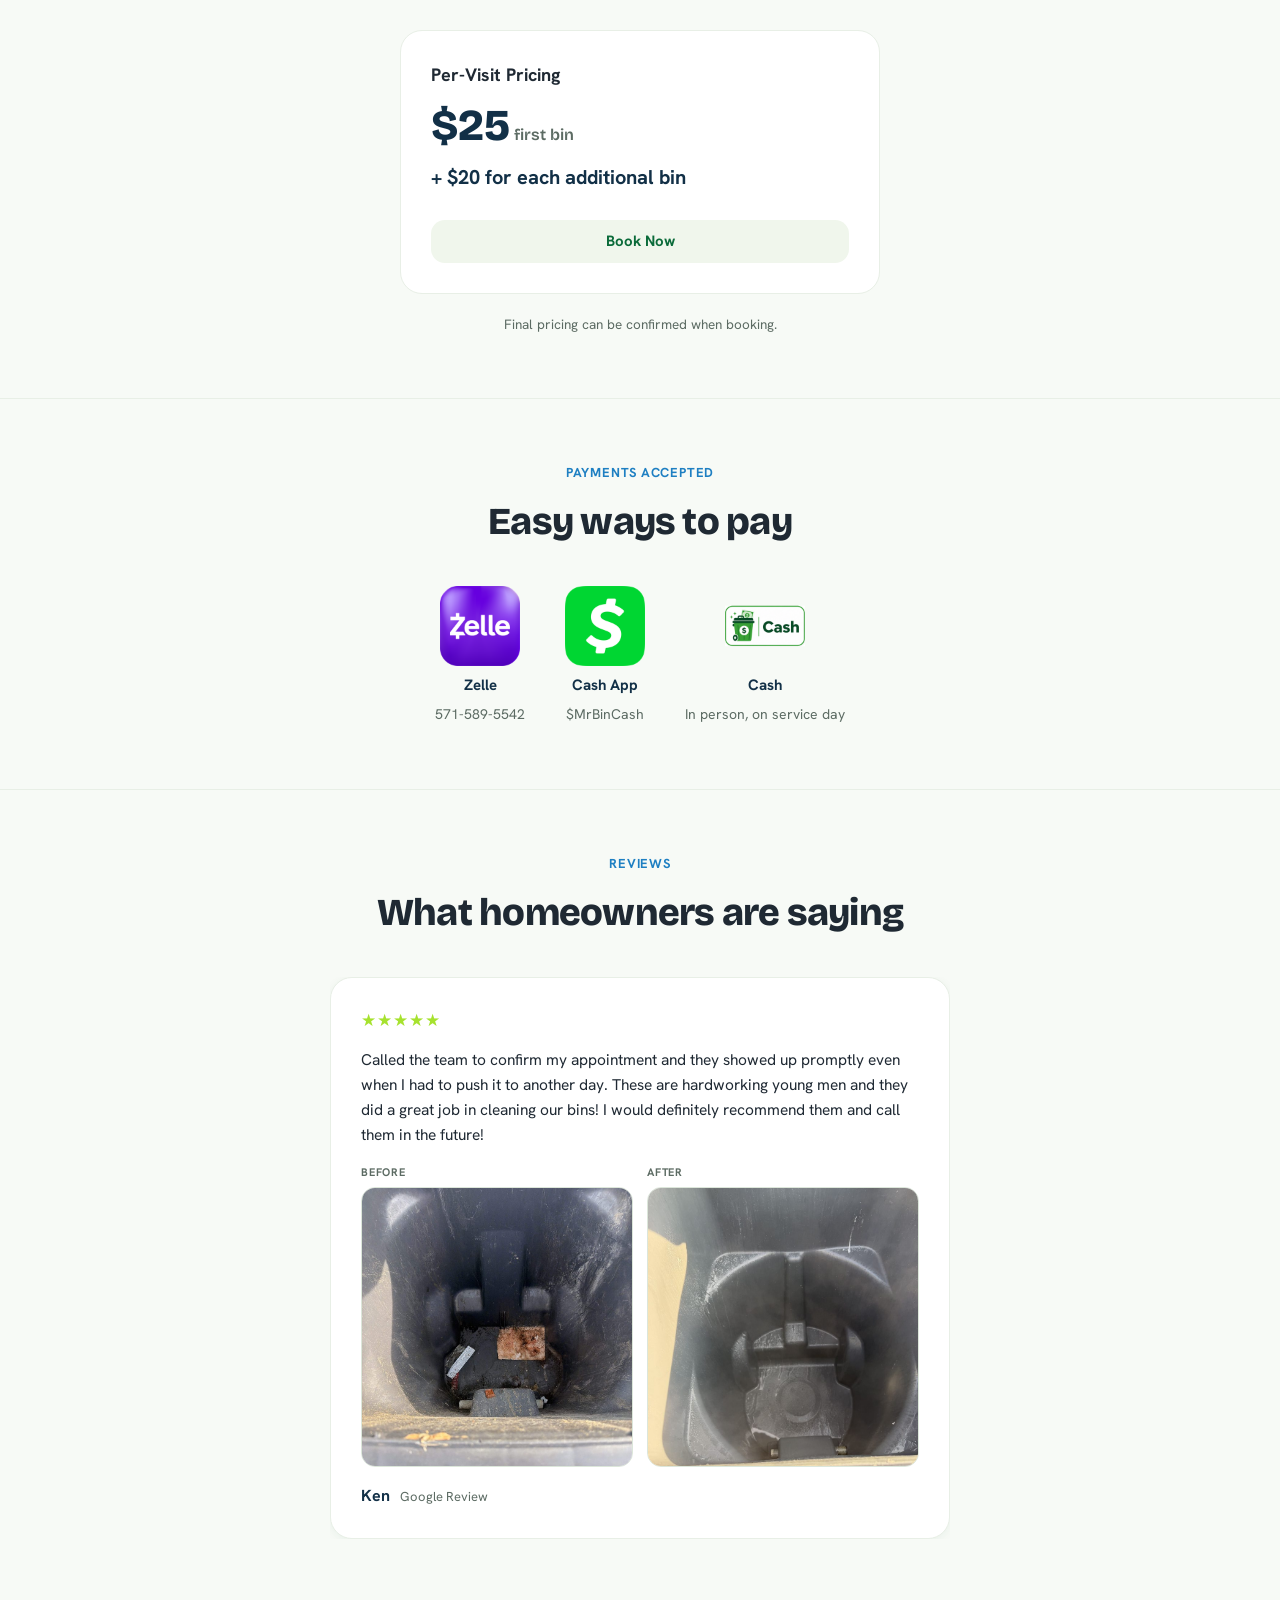
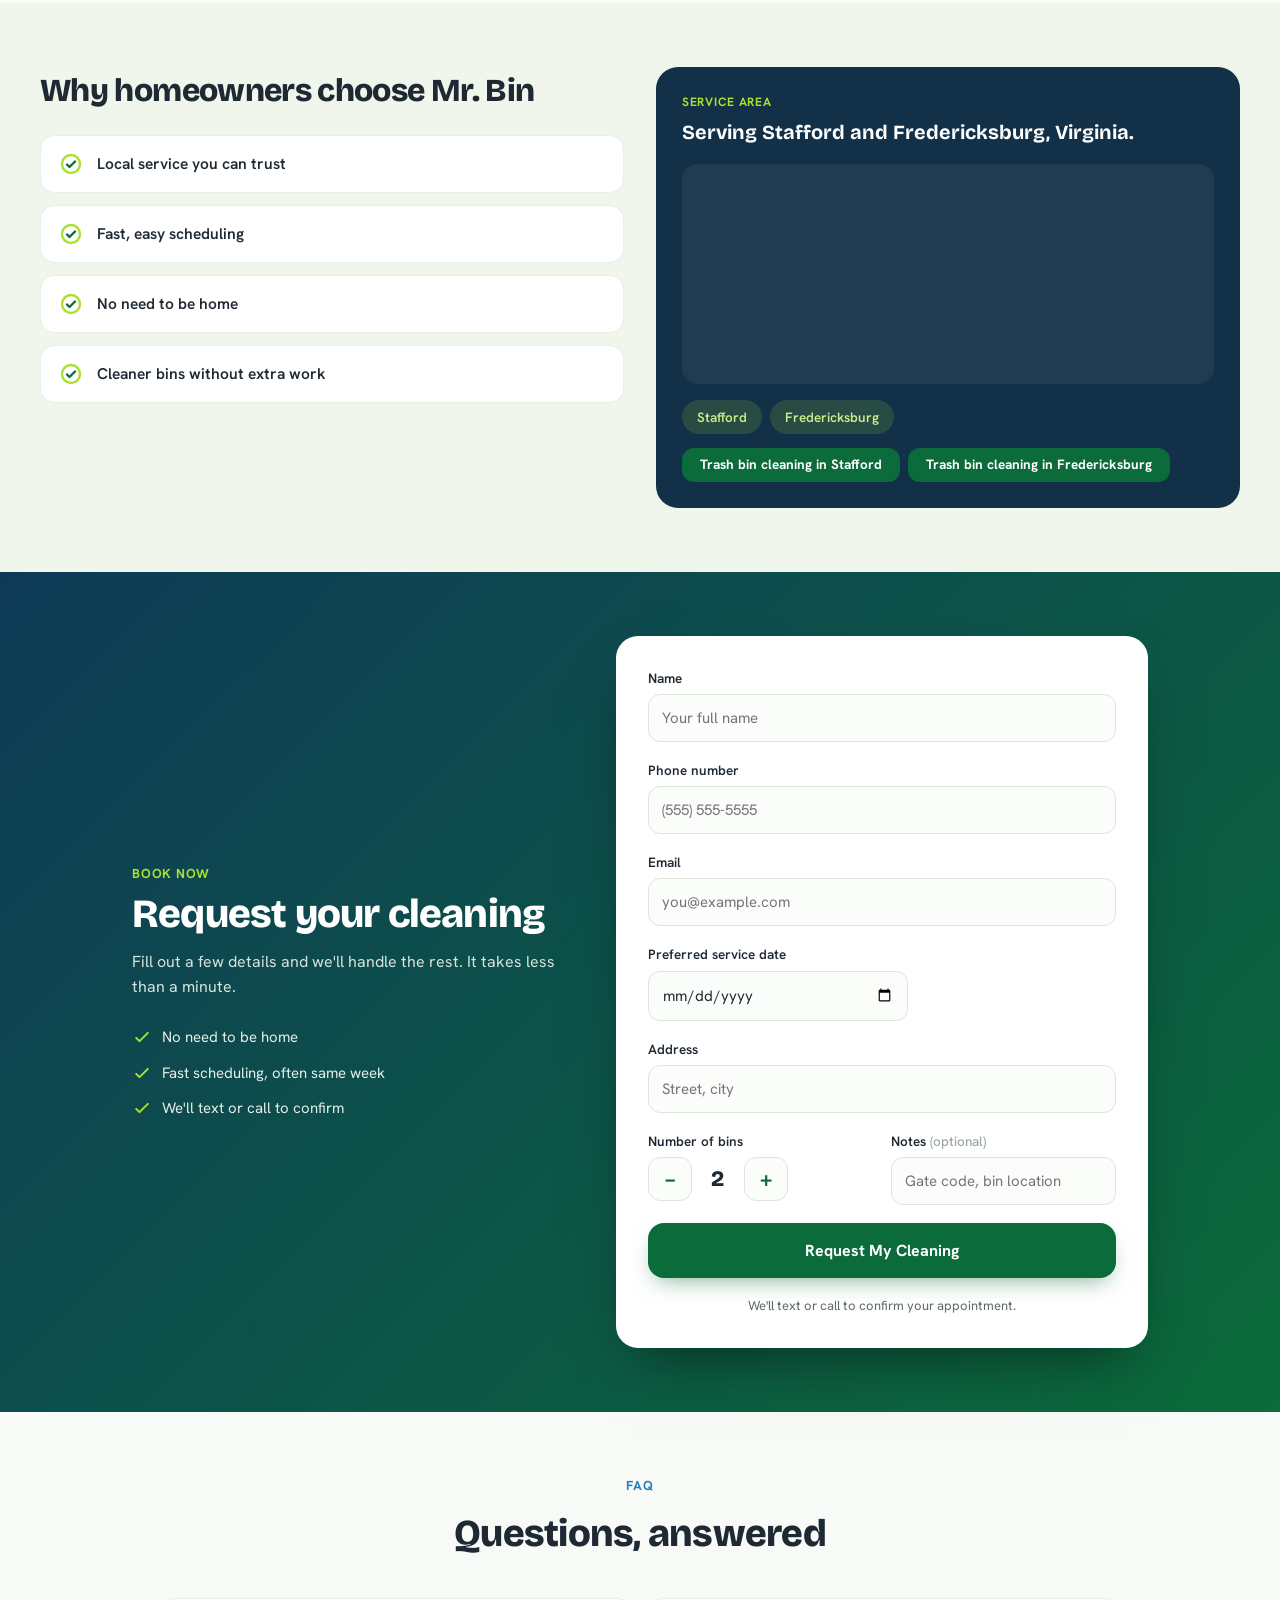
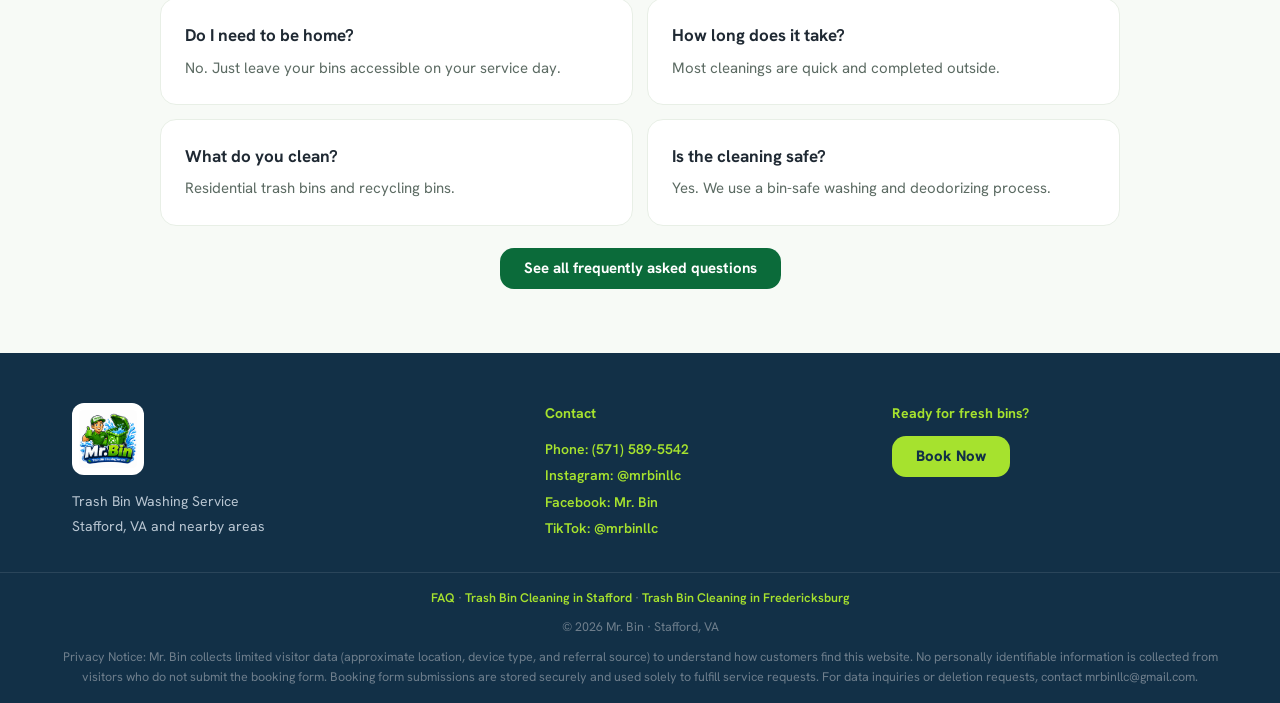
==== commit 968f4f88: "GEO Quick Stack: canonical "Mr. Bin" name, FAQ page (10 Q&As), Stafford + Fredericksburg city pages," ====
--- a/index.html
+++ b/index.html
@@ -3,14 +3,14 @@
 <head>
   <meta charset="UTF-8">
   <meta name="viewport" content="width=device-width, initial-scale=1.0">
-  <title>Mr.Bin — Trash Bin Washing Service | Stafford &amp; Fredericksburg, VA</title>
+  <title>Mr. Bin — Trash Bin Washing Service | Stafford &amp; Fredericksburg, VA</title>
   <meta name="description" content="Professional trash bin washing, sanitizing, and deodorizing for busy homeowners in Stafford and Fredericksburg, Virginia. Book online today.">
 
   <script type="application/ld+json">
   {
     "@context": "https://schema.org",
     "@type": "LocalBusiness",
-    "name": "Mr.Bin",
+    "name": "Mr. Bin",
     "description": "Residential trash bin washing, sanitizing, and deodorizing services",
     "url": "https://MrBinusa.com",
     "telephone": "(571) 589-5542",
@@ -73,7 +73,7 @@
           <span class="badge-dot" aria-hidden="true"></span>
           Now serving Stafford &amp; Fredericksburg
         </div>
-        <h1 class="hero-headline">Dirty Bins? <span class="text-lime">Mr.Bin</span> Cleans Them Fast.</h1>
+        <h1 class="hero-headline">Dirty Bins? <span class="text-lime">Mr. Bin</span> Cleans Them Fast.</h1>
         <p class="hero-sub">Trash bin washing, sanitizing, and deodorizing for busy homeowners in Stafford and Fredericksburg, Virginia.</p>
         <div class="hero-btns">
           <a href="#book" class="btn btn-lime btn-lg">Book Bin Cleaning</a>
@@ -88,7 +88,7 @@
       </div>
       <div class="hero-visual">
         <div class="hero-card">
-          <img src="mrbin-logo.png" alt="Mr.Bin mascot with sparkling clean bin" class="hero-img">
+          <img src="mrbin-logo.png" alt="Mr. Bin mascot with sparkling clean bin" class="hero-img">
         </div>
       </div>
     </div>
@@ -257,7 +257,7 @@
   <section class="section-alt" aria-label="Why choose Mr.Bin and service area">
     <div class="container section-pad why-area-grid">
       <div class="why-col">
-        <h2 class="why-title">Why homeowners choose Mr.Bin</h2>
+        <h2 class="why-title">Why homeowners choose Mr. Bin</h2>
         <div class="why-list">
           <div class="why-item">
             <svg viewBox="0 0 24 24" width="24" height="24" fill="none" stroke="#0B6B3A" stroke-width="2.4" stroke-linecap="round" stroke-linejoin="round" aria-hidden="true"><circle cx="12" cy="12" r="9" stroke="#A6E22E"/><path d="M8 12.5l2.5 2.5L16 9.5"/></svg>
@@ -285,6 +285,10 @@
           <span class="area-badge">Stafford</span>
           <span class="area-badge">Fredericksburg</span>
         </div>
+        <p style="margin-top:14px;display:flex;flex-wrap:wrap;gap:8px;">
+          <a href="/stafford-va-trash-bin-cleaning/" class="btn btn-green btn-sm">Trash bin cleaning in Stafford</a>
+          <a href="/fredericksburg-va-trash-bin-cleaning/" class="btn btn-green btn-sm">Trash bin cleaning in Fredericksburg</a>
+        </p>
       </div>
     </div>
   </section>
@@ -387,6 +391,7 @@
           <p class="faq-a">Yes. We use a bin-safe washing and deodorizing process.</p>
         </div>
       </div>
+      <p style="text-align:center;margin-top:22px;"><a href="/faq/" class="btn btn-green btn-md">See all frequently asked questions</a></p>
     </div>
   </section>
 
@@ -402,7 +407,7 @@
         <div class="footer-contact-info">
           <a href="tel:+15715895542" class="footer-social-link">Phone: (571) 589-5542</a><br>
           <a href="https://www.instagram.com/mrbinllc/" target="_blank" rel="noopener" class="footer-social-link">Instagram: @mrbinllc</a><br>
-          <a href="https://www.facebook.com/profile.php?id=61591574605342" target="_blank" rel="noopener" class="footer-social-link">Facebook: Mr.Bin</a><br>
+          <a href="https://www.facebook.com/profile.php?id=61591574605342" target="_blank" rel="noopener" class="footer-social-link">Facebook: Mr. Bin</a><br>
           <a href="https://www.tiktok.com/@mrbinllc" target="_blank" rel="noopener" class="footer-social-link">TikTok: @mrbinllc</a>
         </div>
       </div>
@@ -413,8 +418,9 @@
     </div>
     <div class="footer-bar">
       <div class="container footer-bar-inner">
-        &copy; 2026 Mr.Bin &middot; Stafford, VA
-        <p style="margin:10px 0 0;line-height:1.6;">Privacy Notice: Mr.Bin collects limited visitor data (approximate location, device type, and referral source) to understand how customers find this website. No personally identifiable information is collected from visitors who do not submit the booking form. Booking form submissions are stored securely and used solely to fulfill service requests. For data inquiries or deletion requests, contact mrbinllc@gmail.com.</p>
+        <p style="margin:0 0 10px;"><a href="/faq/" class="footer-social-link">FAQ</a> &middot; <a href="/stafford-va-trash-bin-cleaning/" class="footer-social-link">Trash Bin Cleaning in Stafford</a> &middot; <a href="/fredericksburg-va-trash-bin-cleaning/" class="footer-social-link">Trash Bin Cleaning in Fredericksburg</a></p>
+        &copy; 2026 Mr. Bin &middot; Stafford, VA
+        <p style="margin:10px 0 0;line-height:1.6;">Privacy Notice: Mr. Bin collects limited visitor data (approximate location, device type, and referral source) to understand how customers find this website. No personally identifiable information is collected from visitors who do not submit the booking form. Booking form submissions are stored securely and used solely to fulfill service requests. For data inquiries or deletion requests, contact mrbinllc@gmail.com.</p>
       </div>
     </div>
   </footer>
